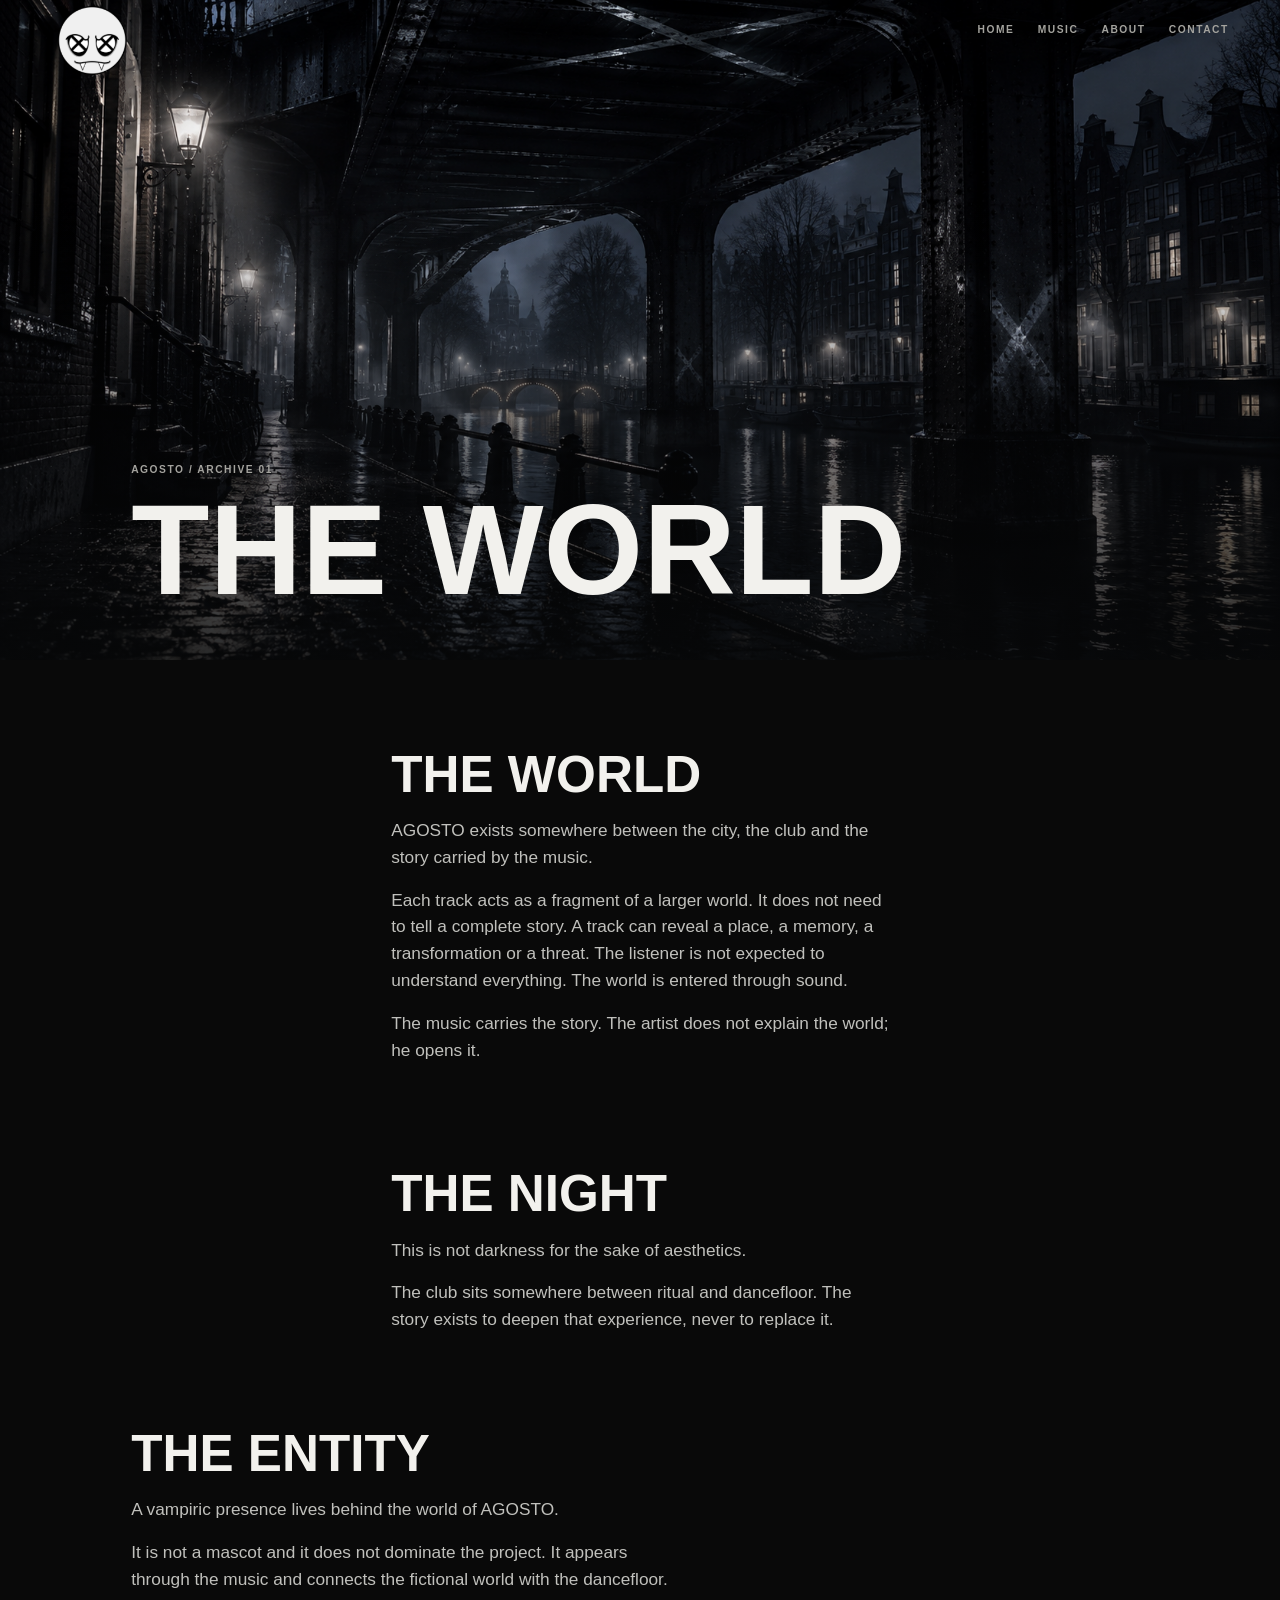
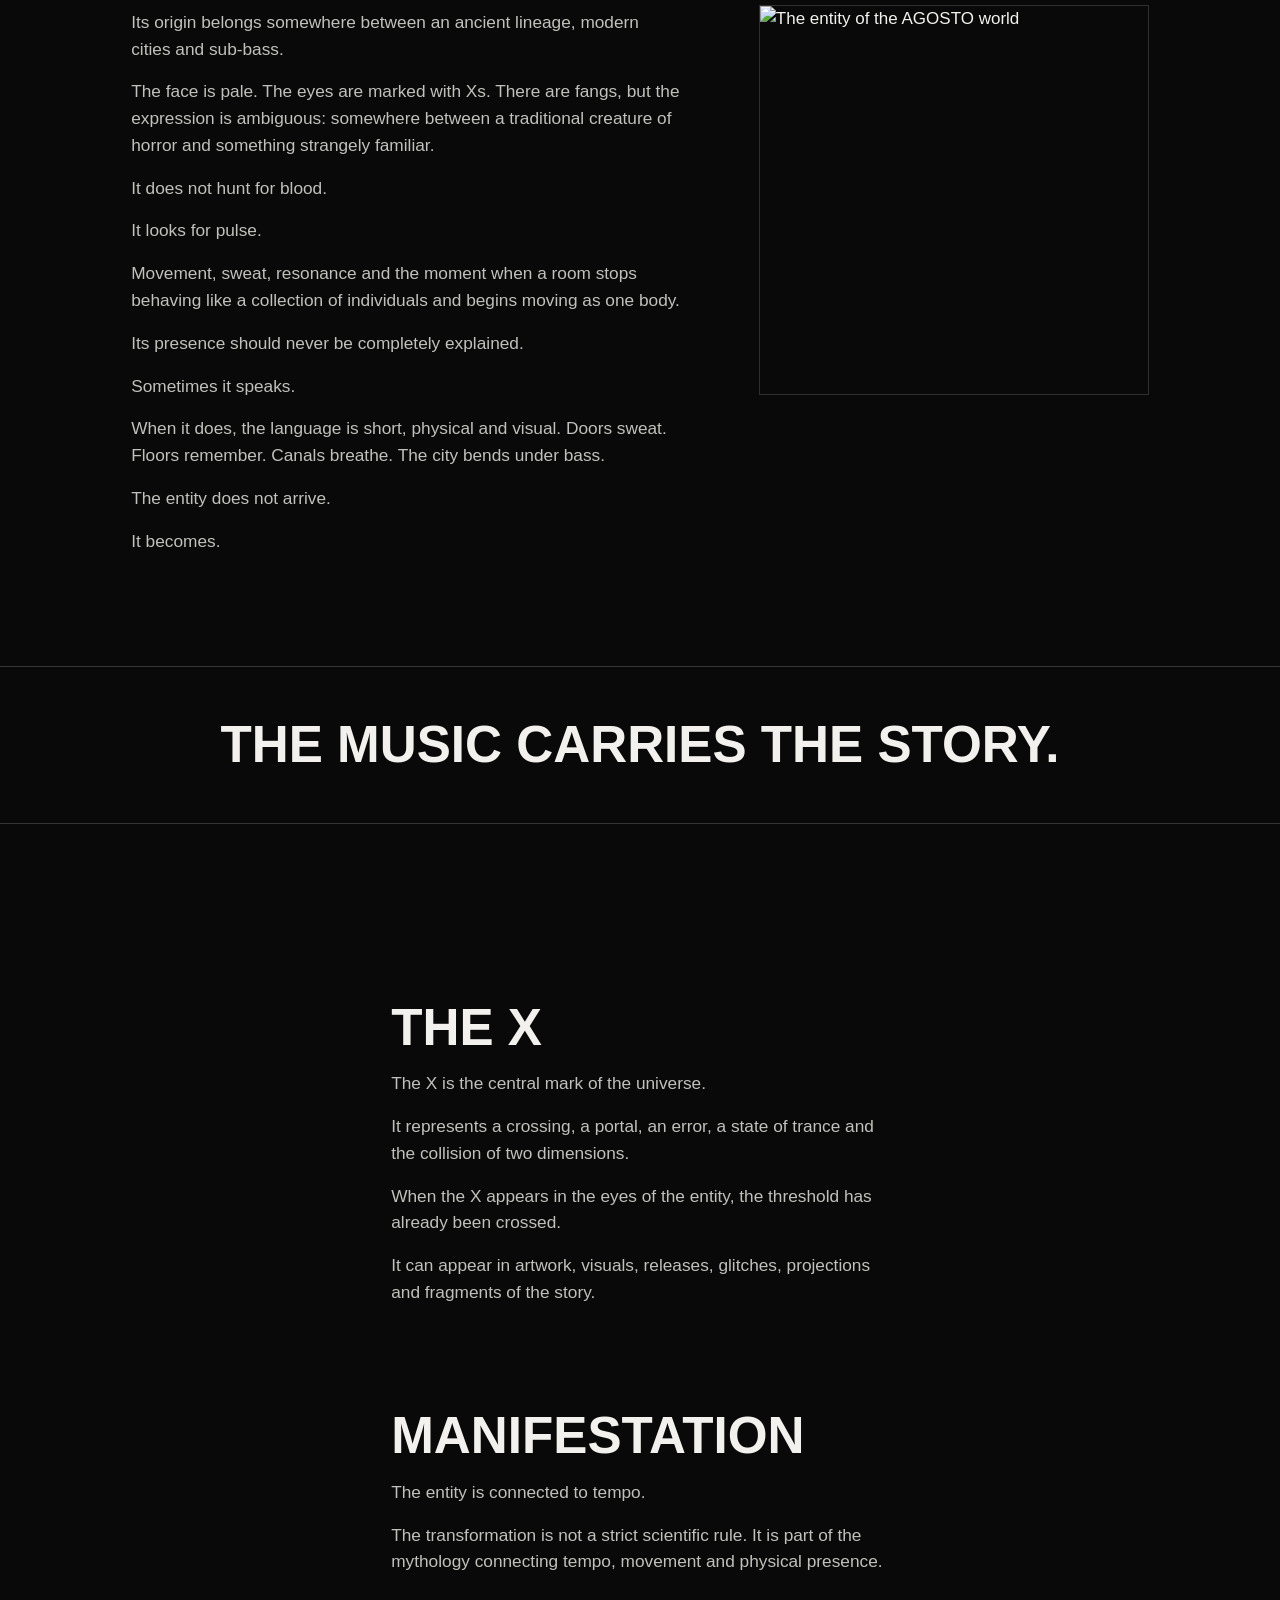
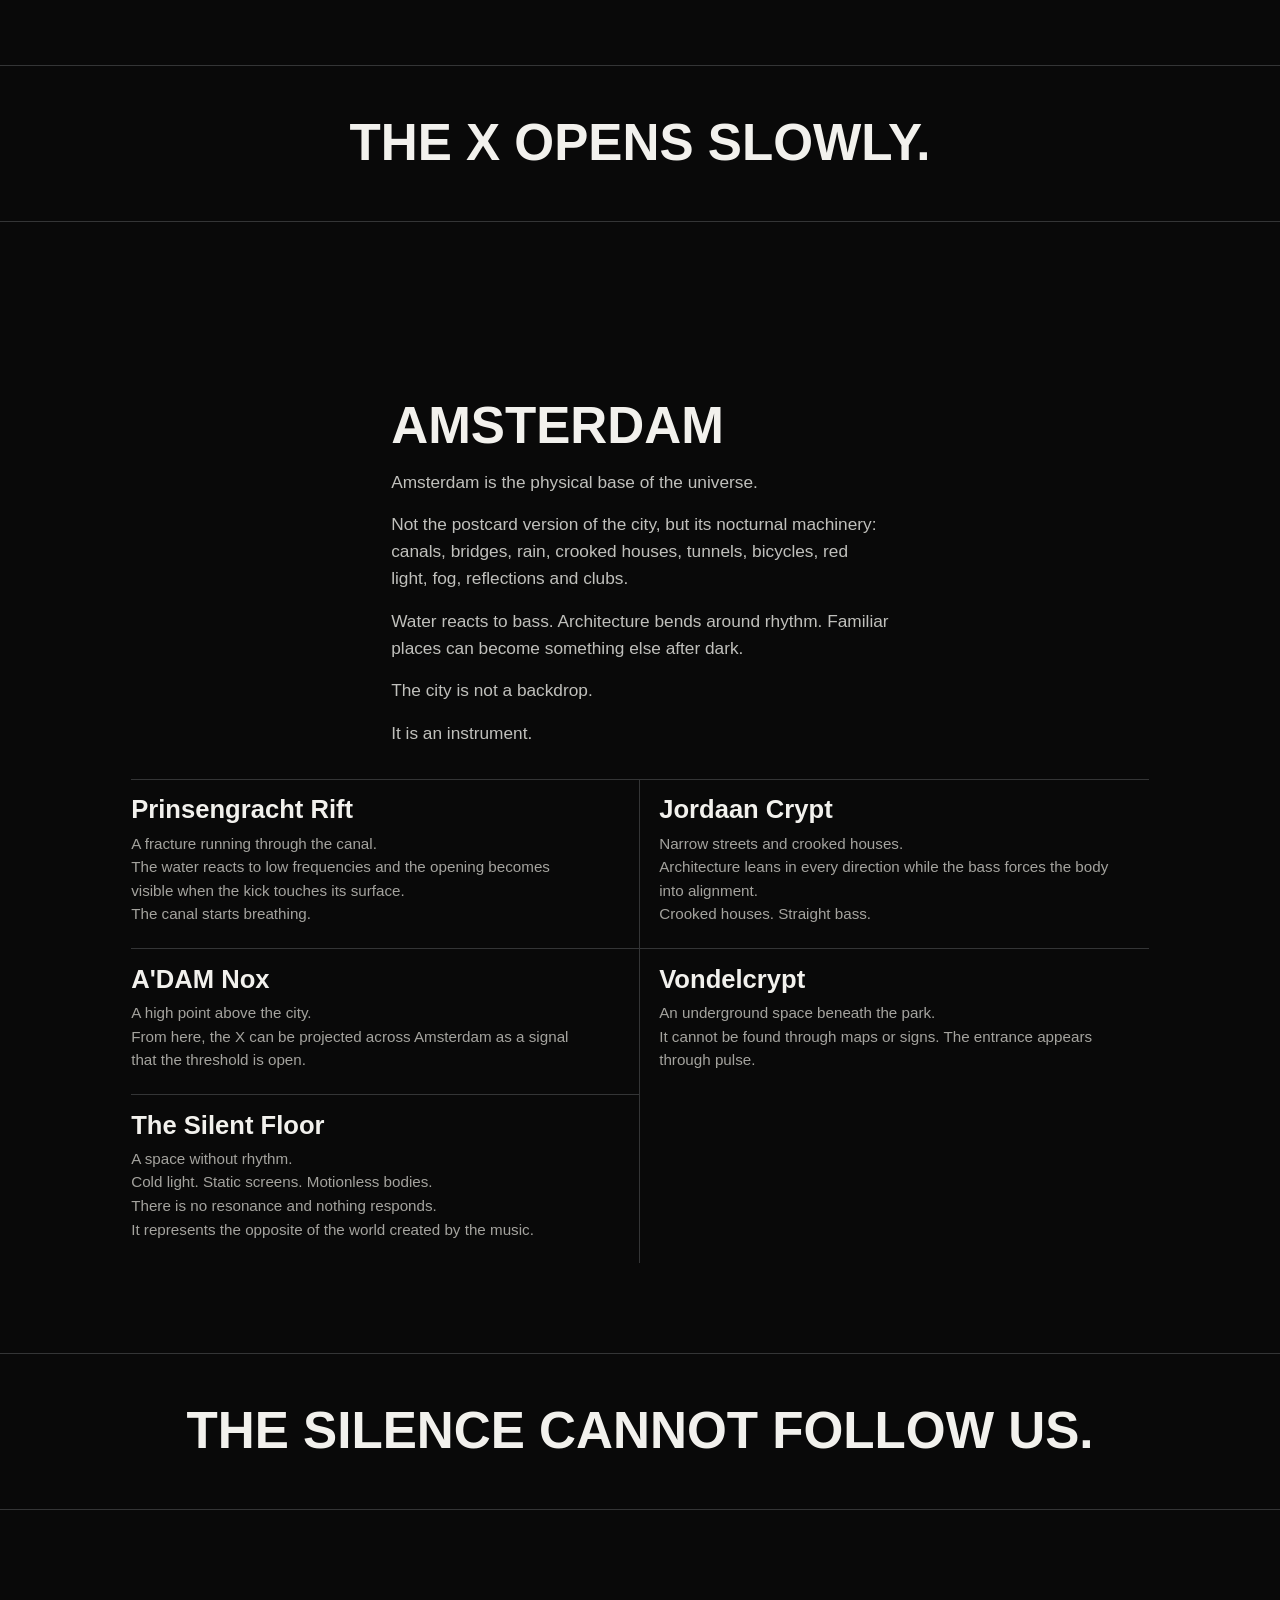
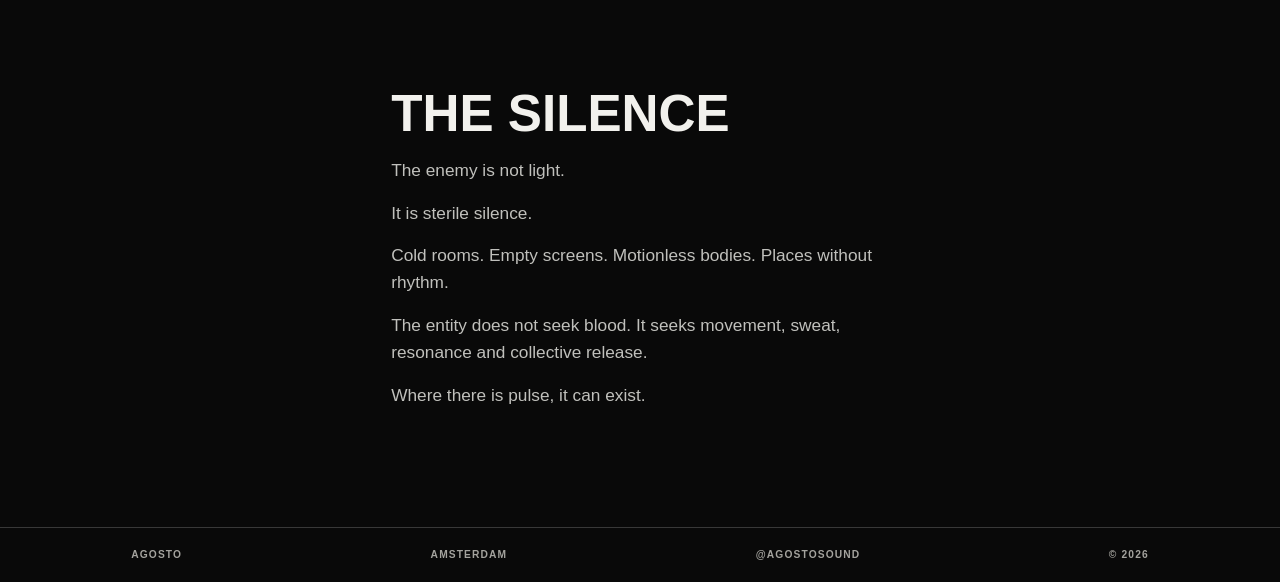
==== world.html @ 89344305 "feat: add AGOSTO artist website" ====
<!doctype html>
<html lang="en">
  <head>
    <meta charset="utf-8">
    <meta name="viewport" content="width=device-width, initial-scale=1">
    <meta name="description" content="The narrative world surrounding AGOSTO.">
    <meta name="theme-color" content="#090909">
    <link rel="canonical" href="https://agostosound.com/world.html">
    <meta property="og:type" content="website">
    <meta property="og:title" content="The World — AGOSTO">
    <meta property="og:description" content="The narrative world surrounding AGOSTO.">
    <meta property="og:url" content="https://agostosound.com/world.html">
    <meta property="og:image" content="https://agostosound.com/static/branding/og-image.png">
    <meta name="twitter:card" content="summary_large_image">
    <link rel="icon" href="./static/branding/favicon.png" type="image/png">
    <link rel="stylesheet" href="./styles.css">
    <title>The World — AGOSTO</title>
  </head>
  <body class="world-page">
    <a class="skip-link" href="#main-content">Skip to content</a>

    <header class="site-header" data-header>
      <a class="brand" href="./index.html#top" aria-label="AGOSTO home">
        <img src="./static/branding/logo-agosto.jpeg" alt="AGOSTO">
      </a>
      <nav class="desktop-nav" aria-label="Primary navigation">
        <a href="./index.html">Home</a>
        <a href="./index.html#music">Music</a>
        <a href="./index.html#about">About</a>
        <a href="./index.html#contact">Contact</a>
      </nav>
      <button class="menu-toggle" type="button" aria-expanded="false" aria-controls="mobile-menu" data-menu-toggle>
        <span class="sr-only">Open navigation</span>
        <span aria-hidden="true"></span>
        <span aria-hidden="true"></span>
      </button>
      <nav class="mobile-nav" id="mobile-menu" aria-label="Mobile navigation" data-mobile-nav>
        <a href="./index.html">Home</a>
        <a href="./index.html#music">Music</a>
        <a href="./index.html#about">About</a>
        <a href="./index.html#contact">Contact</a>
      </nav>
    </header>

    <main id="main-content">
      <section class="world-page-hero" aria-labelledby="world-title">
        <img src="./static/world/world-01.png" alt="A rain-soaked Amsterdam canal at night">
        <div class="world-page-shade"></div>
        <div class="container world-page-heading" data-reveal data-world-reveal>
          <p class="eyebrow">AGOSTO / Archive 01</p>
          <h1 id="world-title">The World</h1>
        </div>
      </section>
      <div class="world-content" data-world-content></div>
    </main>

    <footer class="site-footer">
      <div class="container footer-content">
        <span>AGOSTO</span>
        <span>Amsterdam</span>
        <a href="https://www.instagram.com/agostosound/" target="_blank" rel="noreferrer">@agostosound</a>
        <span>&copy; <span data-year></span></span>
      </div>
    </footer>
    <script src="./script.js" defer></script>
  </body>
</html>
---- styles.css ----
:root {
  --ink: #090909;
  --ink-soft: #121212;
  --surface: #171717;
  --line: #383838;
  --paper: #f2f1ed;
  --muted: #a4a39e;
  --dim: #73726d;
  --content: 1120px;
  --copy: 600px;
  --gutter: clamp(1.25rem, 4vw, 3.5rem);
  --section-space: clamp(5rem, 8vw, 7.5rem);
  --ease: 240ms cubic-bezier(.2, .7, .2, 1);
}

* { box-sizing: border-box; }
html { background: var(--ink); scroll-behavior: smooth; }
body { background: var(--ink); color: var(--paper); font-family: Arial, Helvetica, sans-serif; font-size: 17px; line-height: 1.55; margin: 0; overflow-x: clip; }
img { display: block; max-width: 100%; }
a { color: inherit; text-decoration: none; }
button { font: inherit; }

.sr-only { clip: rect(0, 0, 0, 0); clip-path: inset(50%); height: 1px; overflow: hidden; position: absolute; white-space: nowrap; width: 1px; }
.skip-link { background: var(--paper); color: var(--ink); left: 1rem; padding: .65rem 1rem; position: fixed; top: -5rem; z-index: 30; }
.skip-link:focus { top: 1rem; }
:focus-visible { outline: 2px solid var(--paper); outline-offset: 4px; }
.container { margin-inline: auto; max-width: var(--content); padding-inline: var(--gutter); }
.section { padding-block: var(--section-space); position: relative; }
.eyebrow { color: var(--muted); font-size: .64rem; font-weight: 700; letter-spacing: .15em; line-height: 1.3; margin: 0 0 .8rem; text-transform: uppercase; }
h1, h2, h3, p { margin-top: 0; }
h1, h2, h3 { font-weight: 700; letter-spacing: 0; line-height: .96; text-transform: uppercase; }
h2 { font-size: clamp(3rem, 7vw, 6.5rem); margin-bottom: 2rem; }

.site-header { align-items: center; display: flex; height: 3.75rem; justify-content: space-between; left: 0; padding-inline: var(--gutter); position: fixed; right: 0; top: 0; transition: background var(--ease), backdrop-filter var(--ease); z-index: 20; }
.site-header.is-scrolled { background: rgb(9 9 9 / .88); backdrop-filter: blur(10px); }
.brand { display: block; flex: 0 0 82px; height: 82px; margin-top: 1.25rem; padding: 6px; position: relative; width: 82px; z-index: 2; }
.brand img { height: 100%; object-fit: contain; object-position: center; width: 100%; }
.desktop-nav { display: flex; gap: 1.45rem; }
.desktop-nav a, .mobile-nav a { color: var(--muted); font-size: .64rem; font-weight: 700; letter-spacing: .15em; text-transform: uppercase; transition: color var(--ease); }
.desktop-nav a:hover, .mobile-nav a:hover { color: var(--paper); }
.menu-toggle { background: transparent; border: 0; color: var(--paper); cursor: pointer; display: none; height: 2.45rem; padding: .55rem; position: relative; width: 2.45rem; z-index: 2; }
.menu-toggle span:not(.sr-only) { background: currentColor; display: block; height: 1px; margin: .32rem 0; transition: transform var(--ease); width: 100%; }
.menu-toggle[aria-expanded="true"] span:nth-of-type(2) { transform: translateY(3px) rotate(45deg); }
.menu-toggle[aria-expanded="true"] span:nth-of-type(3) { transform: translateY(-3px) rotate(-45deg); }
.mobile-nav { display: none; }

.hero { align-items: flex-end; display: flex; min-height: 100svh; padding: 5.5rem var(--gutter) 3.75rem; position: relative; }
.hero-image, .hero-shade { height: 100%; inset: 0; position: absolute; width: 100%; }
.hero-image { object-fit: cover; object-position: center; }
.hero-shade { background: linear-gradient(90deg, rgb(0 0 0 / .7), rgb(0 0 0 / .2) 70%), linear-gradient(0deg, rgb(0 0 0 / .7), transparent 58%); }
.hero-content { margin-inline: auto; max-width: var(--content); position: relative; width: 100%; z-index: 1; }
.hero h1 { font-size: clamp(4rem, 10vw, 9rem); margin: 0; text-shadow: 0 2px 24px rgb(0 0 0 / .45); }
.hero-genre { font-size: clamp(.78rem, 1.1vw, .95rem); font-weight: 700; letter-spacing: .07em; margin: .8rem 0 1.5rem; text-transform: uppercase; }
.hero-actions { display: flex; flex-wrap: wrap; gap: .6rem; }
.button { align-items: center; border: 1px solid var(--paper); display: inline-flex; font-size: .64rem; font-weight: 700; justify-content: center; letter-spacing: .14em; min-height: 2.55rem; padding: .6rem 1rem; text-transform: uppercase; transition: background var(--ease), color var(--ease), transform var(--ease); }
.button:hover { transform: translateY(-2px); }
.button--solid { background: var(--paper); color: var(--ink); }
.button--solid:hover { background: #fff; }
.button--ghost { background: transparent; color: var(--paper); }
.button--ghost:hover { background: var(--paper); color: var(--ink); }
.scroll-cue { bottom: 1.25rem; color: var(--muted); font-size: .6rem; font-weight: 700; letter-spacing: .16em; position: absolute; right: var(--gutter); text-transform: uppercase; z-index: 1; }

.section-heading { margin-bottom: clamp(2rem, 4vw, 3.25rem); }
.section-heading h2 { margin-bottom: 0; }
.music-section { background: #000; isolation: isolate; overflow: clip; }
.music-section > .container { position: relative; z-index: 2; }
.music-smoke { height: auto; left: 0; mix-blend-mode: screen; pointer-events: none; position: absolute; width: 100%; z-index: 1; }
.music-smoke--top { top: 0; }
.music-smoke--bottom { bottom: 0; }
.music-section .section-heading .eyebrow { color: var(--paper); }
.section-transition { background: linear-gradient(to bottom, var(--paper), #000); height: 3px; position: relative; z-index: 3; }
.featured-release { border-top: 1px solid var(--line); padding-top: 1rem; }
.featured-release-card { align-items: start; display: grid; gap: clamp(1.75rem, 5vw, 4.5rem); grid-template-columns: minmax(260px, 460px) minmax(0, 1fr); max-width: 1020px; }
.featured-release-art { background: var(--surface); max-width: 460px; overflow: hidden; }
.featured-release-art img { aspect-ratio: 1; object-fit: cover; transition: transform 600ms ease; width: 100%; }
.featured-release-card:hover .featured-release-art img { transform: scale(1.018); }
.release-body { min-width: 0; padding-top: .25rem; }
.release-label { color: var(--dim); font-size: .64rem; font-weight: 700; letter-spacing: .14em; margin: 0 0 .6rem; text-transform: uppercase; }
.release-title { font-size: clamp(2rem, 4vw, 4.25rem); line-height: .98; margin: 0 0 1.25rem; text-transform: none; }
.play-button, .text-button { background: transparent; border: 0; color: var(--paper); cursor: pointer; font-size: .64rem; font-weight: 700; letter-spacing: .14em; padding: .35rem 0; text-align: left; text-transform: uppercase; transition: color var(--ease), transform var(--ease); }
.play-button:hover, .text-button:hover { color: var(--muted); transform: translateX(3px); }
.play-button.is-playing { color: var(--muted); }
.release-title-button, .track-title-button { background: transparent; border: 0; color: inherit; cursor: pointer; font: inherit; padding: 0; text-align: left; }
.release-title-button:hover, .track-title-button:hover { color: var(--muted); }
.playable-artwork { border: 0; cursor: pointer; display: block; padding: 0; text-align: left; width: 100%; }
.track-list { border-top: 1px solid var(--line); list-style: none; margin: 1.4rem 0 0; padding: 0; }
.track-list li { align-items: baseline; border-bottom: 1px solid var(--line); display: grid; gap: 1rem; grid-template-columns: 2rem minmax(0, 1fr) auto; padding: .72rem 0; }
.track-number { color: var(--dim); font-size: .68rem; font-variant-numeric: tabular-nums; }
.track-title { font-size: 1rem; }
.track-list .play-button { font-size: .6rem; }
.ep-play { margin-top: 1rem; }
.archive-releases { margin-top: clamp(3.5rem, 6vw, 5.5rem); }
.archive-heading { border-bottom: 1px solid var(--line); margin-bottom: 1.25rem; padding-bottom: .55rem; position: relative; }
.archive-heading .eyebrow { margin: 0; }
.archive-grid { display: grid; gap: 1.5rem; grid-template-columns: repeat(2, minmax(0, 1fr)); }
.archive-release { align-items: center; border-bottom: 1px solid var(--line); display: grid; gap: 1rem; grid-template-columns: minmax(130px, 200px) minmax(0, 1fr); padding-bottom: 1.25rem; }
.archive-release-art { background: var(--surface); overflow: hidden; }
.archive-release-art img { aspect-ratio: 1; object-fit: cover; transition: transform 500ms ease; width: 100%; }
.archive-release:hover .archive-release-art img { transform: scale(1.02); }
.archive-release .release-title { font-size: clamp(1rem, 1.55vw, 1.35rem); line-height: 1.12; margin-bottom: .65rem; }
.archive-release .release-label { font-size: .58rem; margin-bottom: .4rem; }
.player-shell { background: var(--ink); border-top: 1px solid var(--paper); bottom: 0; left: 0; margin: 0; max-width: none; padding: .5rem var(--gutter); position: fixed; right: 0; z-index: 100; }
.player-shell[hidden] { display: none; }
.player-ui { align-items: center; display: grid; gap: .85rem; grid-template-columns: 2.1rem minmax(150px, .65fr) auto minmax(180px, 1fr) auto 1.65rem; margin-inline: auto; max-width: var(--content); }
.player-meta { min-width: 0; }
.player-meta .eyebrow { margin: 0; }
.player-title { font-size: .74rem; font-weight: 700; margin: .05rem 0 0; overflow: hidden; text-overflow: ellipsis; white-space: nowrap; }
.player-toggle, .player-icon-button { align-items: center; background: transparent; border: 1px solid var(--line); color: var(--paper); cursor: pointer; display: inline-flex; font-size: .8rem; height: 1.65rem; justify-content: center; line-height: 1; padding: 0; transition: background var(--ease), color var(--ease); width: 1.65rem; }
.player-toggle { border-color: var(--paper); height: 2.1rem; width: 2.1rem; }
.player-toggle:hover, .player-icon-button:hover { background: var(--paper); color: var(--ink); }
.player-timing { color: var(--muted); display: flex; font-size: .64rem; font-variant-numeric: tabular-nums; gap: .25rem; white-space: nowrap; }
.player-progress { --progress: 0; background: var(--line); cursor: pointer; height: 2px; position: relative; }
.player-progress-fill { background: var(--paper); height: 100%; left: 0; position: absolute; top: 0; transform: scaleX(var(--progress)); transform-origin: left center; width: 100%; }
.player-progress-knob { background: var(--paper); border-radius: 50%; height: .55rem; left: calc(var(--progress) * 100%); position: absolute; top: 50%; transform: translate(-50%, -50%); width: .55rem; }
.player-source { color: var(--muted); font-size: .6rem; font-weight: 700; letter-spacing: .08em; text-transform: uppercase; white-space: nowrap; }
.player-source:hover { color: var(--paper); }
.soundcloud-frame { bottom: -2px; height: 1px; opacity: 0; pointer-events: none; position: fixed; right: -2px; width: 1px; }
.soundcloud-frame iframe { border: 0; display: block; height: 1px; width: 1px; }
body.has-player { padding-bottom: 62px; }

.about-section { background: var(--paper); color: var(--ink); isolation: isolate; overflow: clip; }
.about-smoke { height: auto; left: 0; mix-blend-mode: multiply; pointer-events: none; position: absolute; width: 100%; z-index: 1; }
.about-smoke--top { object-position: center top; top: 0; }
.about-smoke--bottom { bottom: 0; object-position: center bottom; }
.about-layout { align-items: start; display: grid; gap: clamp(2.5rem, 6vw, 5.5rem); grid-template-columns: minmax(260px, 400px) minmax(0, 1fr); max-width: 1020px; position: relative; z-index: 2; }
.about-photo { border: 2px solid var(--paper); box-shadow: 0 0 0 2px var(--ink), 0 0 0 4px var(--paper); max-width: 400px; }
.about-photo img { aspect-ratio: 3 / 4; filter: grayscale(1); object-fit: cover; width: 100%; }
.about-copy { max-width: var(--copy); padding-top: .25rem; }
.about-copy .eyebrow { color: var(--ink); }
.contact-section .eyebrow { color: #60605d; }
.intro-copy { font-size: clamp(1.12rem, 1.7vw, 1.35rem); line-height: 1.38; }
.intro-copy p, .expandable p { margin-bottom: .9rem; }
.expandable { max-height: 0; opacity: 0; overflow: hidden; transition: max-height 500ms ease, opacity 350ms ease; }
.expandable.is-open { opacity: 1; }
.expandable p { font-size: 1rem; }
.text-button { color: var(--ink); margin-top: .45rem; }

.live-section { background: var(--ink-soft); padding-top: 0; }
.live-image { height: clamp(260px, 31vw, 410px); margin: 0 auto; max-width: var(--content); overflow: hidden; }
.live-image img { height: 100%; object-fit: cover; object-position: center 55%; width: 100%; }
.live-content { align-items: end; display: flex; justify-content: space-between; padding-top: clamp(1.75rem, 3vw, 2.5rem); }
.live-content h2 { font-size: clamp(1.8rem, 3.6vw, 3.5rem); margin: 0; }

.contact-section { background: var(--paper); color: var(--ink); isolation: isolate; overflow: clip; }
.contact-section > .container { position: relative; z-index: 2; }
.contact-smoke { bottom: 0; height: auto; left: 0; mix-blend-mode: multiply; pointer-events: none; position: absolute; width: 100%; z-index: 1; }
.contact-section h2 { font-size: clamp(3rem, 6.5vw, 6rem); margin-bottom: 1.75rem; }
.contact-grid { border-top: 1px solid #bbb; display: grid; grid-template-columns: repeat(2, minmax(0, 1fr)); max-width: 900px; }
.contact-link { align-items: center; border-bottom: 1px solid #bbb; display: flex; font-size: clamp(1.05rem, 1.8vw, 1.5rem); font-weight: 700; justify-content: space-between; min-height: 4.1rem; padding: .75rem .15rem; transition: background var(--ease), padding var(--ease); }
.contact-link:nth-child(odd) { border-right: 1px solid #bbb; padding-right: 1.15rem; }
.contact-link:nth-child(even) { padding-left: 1.15rem; }
.contact-link:hover { background: #e3e2dd; padding-left: .6rem; }
.contact-link .arrow { font-size: 1rem; font-weight: 400; }
.site-footer { background: var(--ink); border-top: 1px solid var(--line); color: var(--muted); font-size: .64rem; font-weight: 700; letter-spacing: .11em; padding-block: 1.2rem; text-transform: uppercase; }
.footer-content { display: flex; flex-wrap: wrap; gap: .5rem 1.4rem; justify-content: space-between; }
.site-footer a:hover { color: var(--paper); }

.world-page-hero { align-items: flex-end; display: flex; height: min(68vw, 660px); min-height: 430px; overflow: hidden; padding-bottom: 3rem; position: relative; }
.world-page-hero > img, .world-page-shade { height: 100%; inset: 0; position: absolute; width: 100%; }
.world-page-hero > img { object-fit: cover; }
.world-page-shade { background: linear-gradient(0deg, rgb(7 8 9 / .87), transparent 70%); }
.world-page-heading { position: relative; width: 100%; z-index: 1; }
.world-page-heading h1 { font-size: clamp(4rem, 10vw, 9rem); margin: 0; }
.world-content { padding-bottom: var(--section-space); }
.world-block { margin: 0 auto; max-width: var(--copy); padding: clamp(4rem, 7vw, 6rem) var(--gutter) 0; position: relative; }
.world-block h2 { font-size: clamp(2rem, 4vw, 3.75rem); margin-bottom: 1.15rem; }
.world-block p { color: #c0c0bc; font-size: clamp(1rem, 1.35vw, 1.15rem); margin-bottom: 1rem; }
.world-entity { align-items: center; display: grid; gap: clamp(2rem, 6vw, 5rem); grid-template-columns: minmax(0, 1fr) minmax(260px, 390px); margin: clamp(4rem, 8vw, 6rem) auto; max-width: var(--content); padding-inline: var(--gutter); position: relative; }
.world-entity .world-block { margin: 0; max-width: none; padding: 0; }
.entity-image { border: 1px solid #2e2f30; overflow: hidden; position: relative; }
.entity-image img { aspect-ratio: 1; object-fit: cover; transition: transform 800ms ease; width: 100%; }
.entity-image:hover img { transform: scale(1.02); }
.manifesto-line { border-block: 1px solid #343536; color: var(--paper); font-size: clamp(1.75rem, 4vw, 4.25rem); font-weight: 700; line-height: 1.03; margin-block: clamp(3.5rem, 7vw, 6rem); padding: clamp(2rem, 4vw, 3.5rem) var(--gutter); position: relative; text-align: center; text-transform: uppercase; }
.locations { display: grid; gap: 0; grid-template-columns: repeat(2, minmax(0, 1fr)); margin: 2rem auto 0; max-width: var(--content); padding-inline: var(--gutter); }
.location { border-top: 1px solid #343536; padding: 1.1rem 1.2rem 1.4rem 0; }
.location:nth-child(odd) { border-right: 1px solid #343536; padding-right: 1.2rem; }
.location:nth-child(even) { padding-left: 1.2rem; }
.location h3 { font-size: clamp(1.15rem, 2vw, 1.7rem); margin: 0 0 .6rem; text-transform: none; }
.location p { color: var(--muted); font-size: .95rem; margin: 0; max-width: 29rem; }

[data-reveal] { opacity: 0; transform: translateY(16px); transition: opacity 600ms ease, transform 600ms ease; }
[data-reveal].is-visible { opacity: 1; transform: translateY(0); }
[data-world-reveal] { transition-duration: 900ms; }

@media (max-width: 720px) {
  body { font-size: 16px; }
  .desktop-nav { display: none; }
  .menu-toggle { display: block; }
  .brand { flex-basis: 64px; height: 64px; margin-top: .8rem; padding: 4px; width: 64px; }
  .mobile-nav { align-items: center; background: rgb(9 9 9 / .97); display: flex; flex-direction: column; gap: 1.4rem; inset: 0; justify-content: center; opacity: 0; pointer-events: none; position: fixed; transform: translateY(-.75rem); transition: opacity var(--ease), transform var(--ease); visibility: hidden; }
  .mobile-nav.is-open { opacity: 1; pointer-events: auto; transform: translateY(0); visibility: visible; }
  .mobile-nav a { font-size: .95rem; }
  .hero { padding-bottom: 3.25rem; }
  .hero h1 { font-size: clamp(3.5rem, 16vw, 5rem); }
  .hero-genre { font-size: .72rem; margin: .65rem 0 1.25rem; }
  .scroll-cue { display: none; }
  .featured-release-card, .about-layout, .world-entity { grid-template-columns: 1fr; }
  .featured-release-art { max-width: 420px; }
  .release-body { padding-top: 0; }
  .release-title { font-size: clamp(1.8rem, 9vw, 2.7rem); }
  .archive-grid { grid-template-columns: 1fr; }
  .archive-release { grid-template-columns: 120px minmax(0, 1fr); }
  .player-ui { gap: .55rem; grid-template-areas: "toggle meta close" "timing progress source"; grid-template-columns: 2.1rem minmax(0, 1fr) auto; }
  .player-toggle { grid-area: toggle; }
  .player-meta { grid-area: meta; }
  .player-title { font-size: .68rem; }
  .player-timing { grid-area: timing; }
  .player-progress { grid-area: progress; }
  .player-source { grid-area: source; }
  .player-ui > .player-icon-button { grid-area: close; }
  body.has-player { padding-bottom: 76px; }
  .about-photo { max-width: 370px; }
  .about-copy { padding-top: 0; }
  .intro-copy { font-size: 1.08rem; }
  .live-image { height: 260px; }
  .live-content { align-items: start; flex-direction: column; gap: 1.25rem; }
  .contact-grid, .locations { grid-template-columns: 1fr; }
  .contact-link:nth-child(odd), .location:nth-child(odd) { border-right: 0; padding-right: 0; }
  .contact-link:nth-child(even), .location:nth-child(even) { padding-left: 0; }
  .contact-link:hover { padding-left: .35rem; }
  .footer-content { justify-content: flex-start; }
  .world-page-hero { height: 72svh; min-height: 420px; }
  .world-page-heading h1 { font-size: clamp(3.5rem, 16vw, 5rem); }
  .world-entity { margin-block: 4rem; }
  .world-entity::before { font-size: 7rem; top: -2rem; }
  .manifesto-line { font-size: clamp(1.6rem, 8vw, 2.5rem); }
}

@media (prefers-reduced-motion: reduce) {
  html { scroll-behavior: auto; }
  *, *::before, *::after { animation-duration: .01ms !important; animation-iteration-count: 1 !important; scroll-behavior: auto !important; transition-duration: .01ms !important; }
  [data-reveal] { opacity: 1; transform: none; }
}
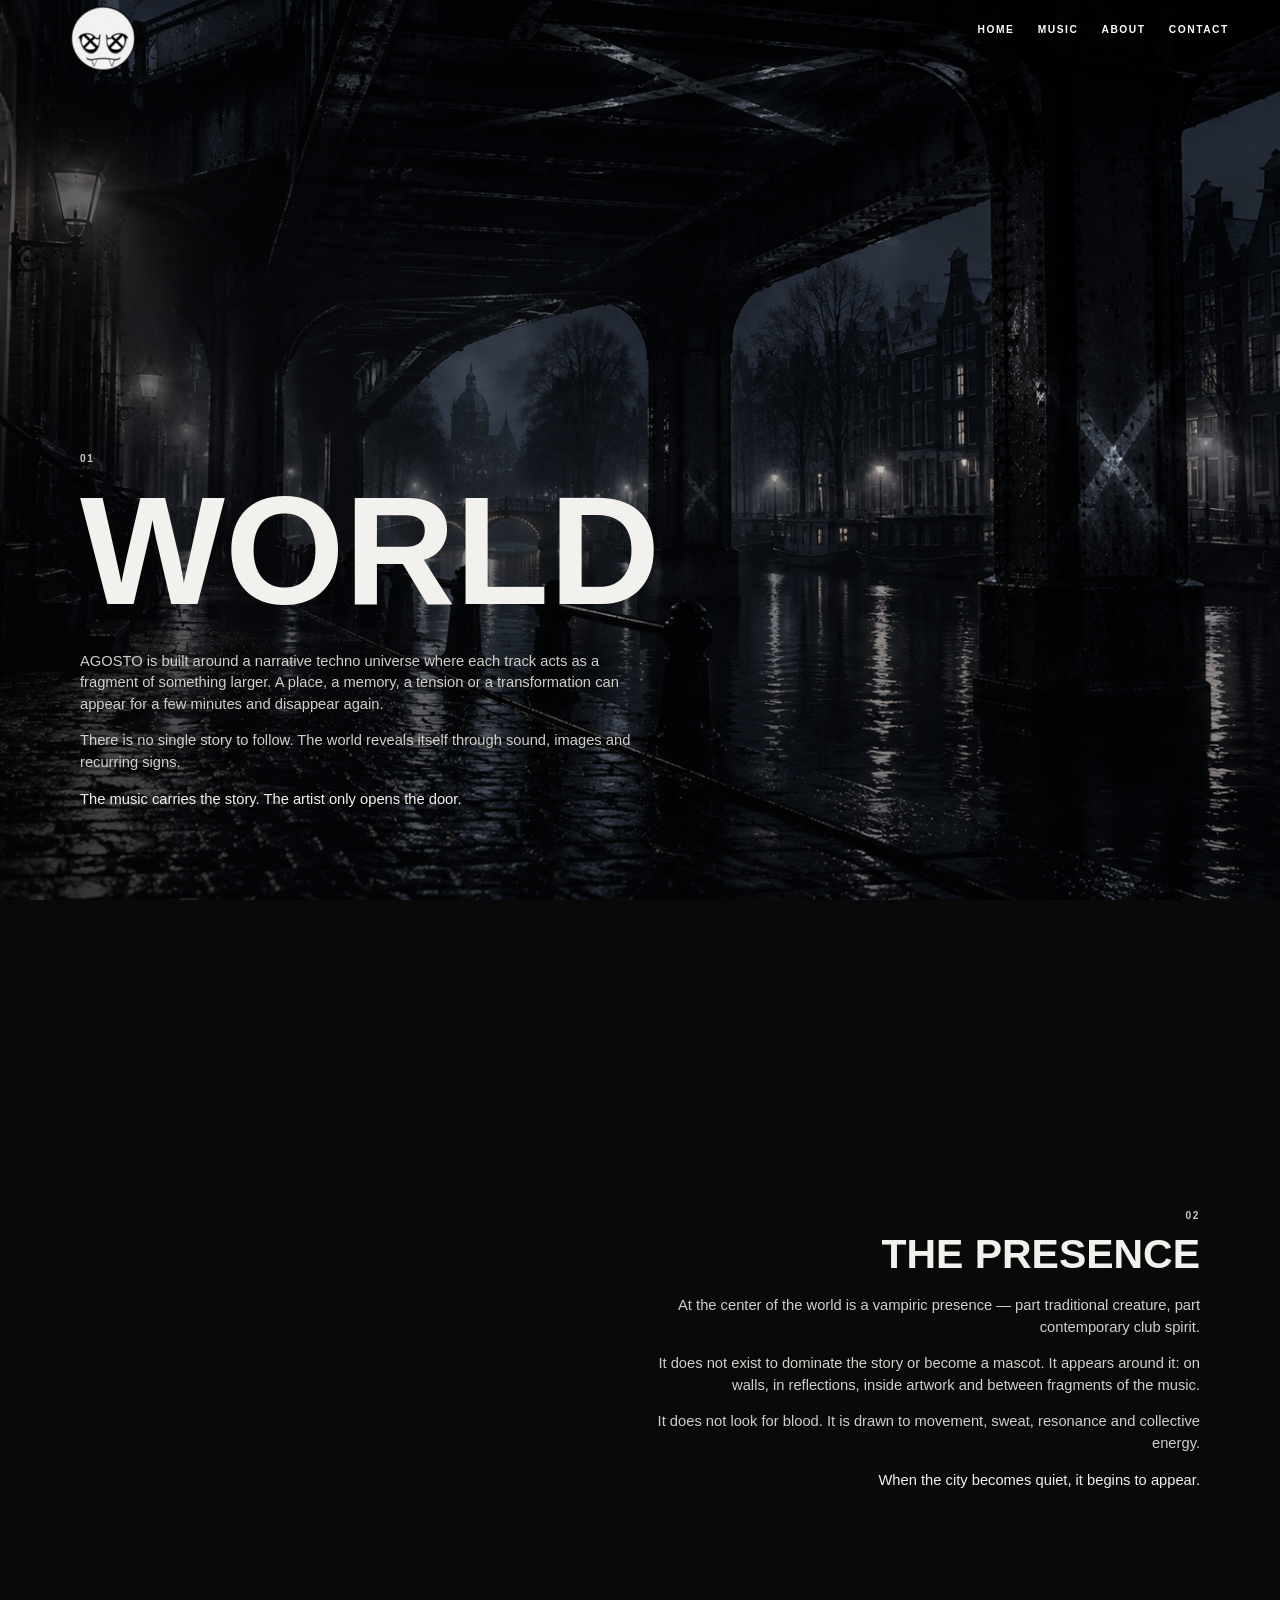
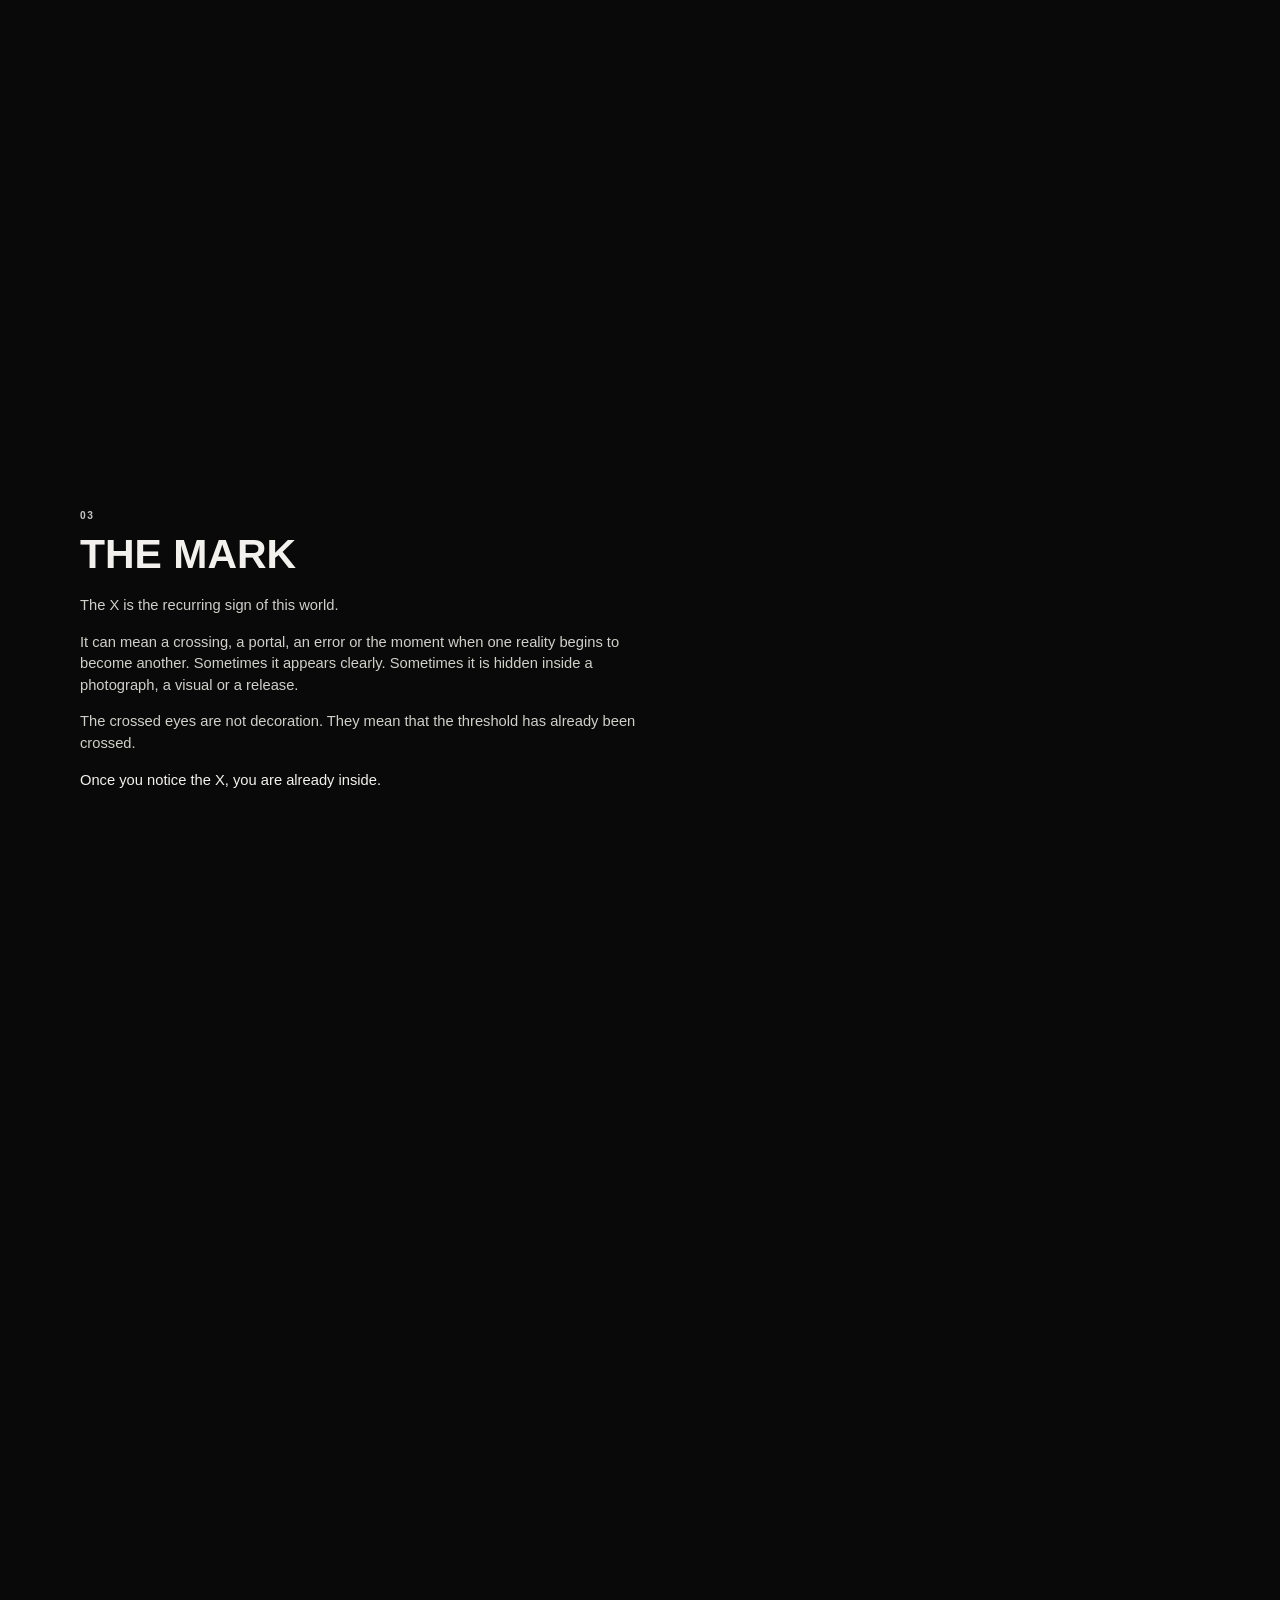
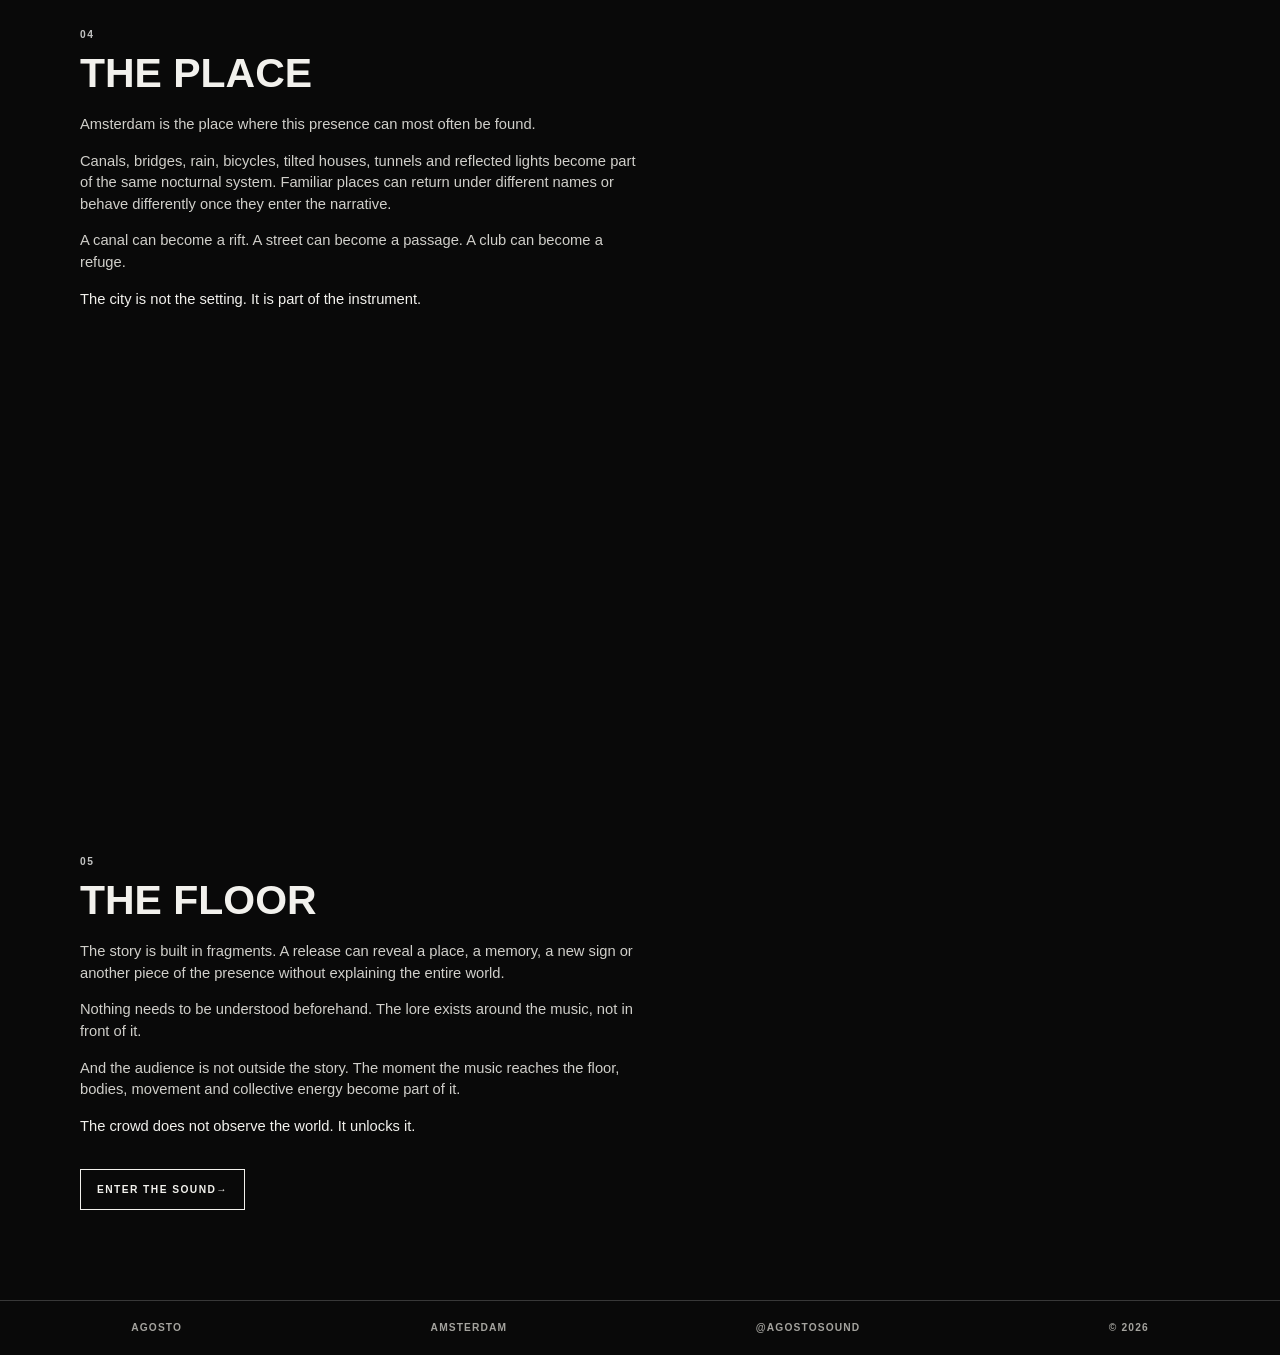
==== commit 20356323: "Update AGOSTO world and visual assets" ====
--- a/world.html
+++ b/world.html
@@ -21,7 +21,7 @@
 
     <header class="site-header" data-header>
       <a class="brand" href="./index.html#top" aria-label="AGOSTO home">
-        <img src="./static/branding/logo-agosto.jpeg" alt="AGOSTO">
+        <img src="./static/branding/logo-animated.webp" alt="AGOSTO">
       </a>
       <nav class="desktop-nav" aria-label="Primary navigation">
         <a href="./index.html">Home</a>
@@ -42,16 +42,82 @@
       </nav>
     </header>
 
-    <main id="main-content">
-      <section class="world-page-hero" aria-labelledby="world-title">
-        <img src="./static/world/world-01.png" alt="A rain-soaked Amsterdam canal at night">
-        <div class="world-page-shade"></div>
-        <div class="container world-page-heading" data-reveal data-world-reveal>
-          <p class="eyebrow">AGOSTO / Archive 01</p>
-          <h1 id="world-title">The World</h1>
-        </div>
-      </section>
-      <div class="world-content" data-world-content></div>
+    <main id="main-content" class="world-experience" data-world-experience>
+      <div class="world-stage" aria-hidden="true">
+        <img class="world-stage__image world-stage__image--threshold is-active" data-world-stage-image="threshold" src="./static/world/01-threshold.png" alt="">
+        <img class="world-stage__image world-stage__image--presence" data-world-stage-image="presence" src="./static/world/02-presence.png" alt="">
+        <img class="world-stage__image world-stage__image--mark" data-world-stage-image="mark" src="./static/world/04-city-a.png" alt="">
+        <img class="world-stage__image world-stage__image--place" data-world-stage-image="place" src="./static/world/05-city-b.png" alt="">
+        <img class="world-stage__image world-stage__image--floor" data-world-stage-image="floor" src="./static/world/06-floor.png" alt="">
+        <div class="world-stage__shade"></div>
+      </div>
+
+      <div class="world-scenes">
+        <section class="world-scene world-scene--threshold" data-world-scene="threshold" aria-labelledby="world-title">
+          <div class="container world-scene__copy" data-reveal data-world-reveal>
+          <p class="eyebrow">01</p>
+          <h1 id="world-title">World</h1>
+          <div class="world-scene__body">
+            <p>AGOSTO is built around a narrative techno universe where each track acts as a fragment of something larger. A place, a memory, a tension or a transformation can appear for a few minutes and disappear again.</p>
+            <p>There is no single story to follow. The world reveals itself through sound, images and recurring signs.</p>
+            <p>The music carries the story. The artist only opens the door.</p>
+          </div>
+          </div>
+        </section>
+
+        <section class="world-scene world-scene--presence" data-world-scene="presence" aria-labelledby="presence-title">
+          <div class="container world-scene__copy" data-reveal data-world-reveal>
+          <p class="eyebrow">02</p>
+          <h2 id="presence-title">The Presence</h2>
+          <div class="world-scene__body">
+            <p>At the center of the world is a vampiric presence &mdash; part traditional creature, part contemporary club spirit.</p>
+            <p>It does not exist to dominate the story or become a mascot. It appears around it: on walls, in reflections, inside artwork and between fragments of the music.</p>
+            <p>It does not look for blood. It is drawn to movement, sweat, resonance and collective energy.</p>
+            <p>When the city becomes quiet, it begins to appear.</p>
+          </div>
+          </div>
+        </section>
+
+        <section class="world-scene world-scene--mark" data-world-scene="mark" aria-labelledby="mark-title">
+          <div class="container world-scene__copy" data-reveal data-world-reveal>
+          <p class="eyebrow">03</p>
+          <h2 id="mark-title">The Mark</h2>
+          <div class="world-scene__body">
+            <p>The X is the recurring sign of this world.</p>
+            <p>It can mean a crossing, a portal, an error or the moment when one reality begins to become another. Sometimes it appears clearly. Sometimes it is hidden inside a photograph, a visual or a release.</p>
+            <p>The crossed eyes are not decoration. They mean that the threshold has already been crossed.</p>
+            <p>Once you notice the X, you are already inside.</p>
+          </div>
+          </div>
+        </section>
+
+        <section class="world-scene world-scene--place" data-world-scene="place" aria-labelledby="place-title">
+          <div class="container world-scene__copy" data-reveal data-world-reveal>
+          <p class="eyebrow">04</p>
+          <h2 id="place-title">The Place</h2>
+          <div class="world-scene__body">
+            <p>Amsterdam is the place where this presence can most often be found.</p>
+            <p>Canals, bridges, rain, bicycles, tilted houses, tunnels and reflected lights become part of the same nocturnal system. Familiar places can return under different names or behave differently once they enter the narrative.</p>
+            <p>A canal can become a rift. A street can become a passage. A club can become a refuge.</p>
+            <p>The city is not the setting. It is part of the instrument.</p>
+          </div>
+          </div>
+        </section>
+
+        <section class="world-scene world-scene--floor" data-world-scene="floor" aria-labelledby="floor-title">
+          <div class="container world-scene__copy" data-reveal data-world-reveal>
+          <p class="eyebrow">05</p>
+          <h2 id="floor-title">The Floor</h2>
+          <div class="world-scene__body">
+            <p>The story is built in fragments. A release can reveal a place, a memory, a new sign or another piece of the presence without explaining the entire world.</p>
+            <p>Nothing needs to be understood beforehand. The lore exists around the music, not in front of it.</p>
+            <p>And the audience is not outside the story. The moment the music reaches the floor, bodies, movement and collective energy become part of it.</p>
+            <p>The crowd does not observe the world. It unlocks it.</p>
+          </div>
+          <a class="button button--ghost" href="./index.html#music">Enter the sound <span aria-hidden="true">&rarr;</span></a>
+          </div>
+        </section>
+      </div>
     </main>
 
     <footer class="site-footer">
--- a/styles.css
+++ b/styles.css
@@ -33,10 +33,11 @@
 
 .site-header { align-items: center; display: flex; height: 3.75rem; justify-content: space-between; left: 0; padding-inline: var(--gutter); position: fixed; right: 0; top: 0; transition: background var(--ease), backdrop-filter var(--ease); z-index: 20; }
 .site-header.is-scrolled { background: rgb(9 9 9 / .88); backdrop-filter: blur(10px); }
-.brand { display: block; flex: 0 0 82px; height: 82px; margin-top: 1.25rem; padding: 6px; position: relative; width: 82px; z-index: 2; }
+.brand { display: block; flex: 0 0 103px; height: 103px; margin-top: 1.25rem; padding: 6px; position: relative; width: 103px; z-index: 2; }
 .brand img { height: 100%; object-fit: contain; object-position: center; width: 100%; }
 .desktop-nav { display: flex; gap: 1.45rem; }
 .desktop-nav a, .mobile-nav a { color: var(--muted); font-size: .64rem; font-weight: 700; letter-spacing: .15em; text-transform: uppercase; transition: color var(--ease); }
+.desktop-nav a { color: #fff; }
 .desktop-nav a:hover, .mobile-nav a:hover { color: var(--paper); }
 .menu-toggle { background: transparent; border: 0; color: var(--paper); cursor: pointer; display: none; height: 2.45rem; padding: .55rem; position: relative; width: 2.45rem; z-index: 2; }
 .menu-toggle span:not(.sr-only) { background: currentColor; display: block; height: 1px; margin: .32rem 0; transition: transform var(--ease); width: 100%; }
@@ -47,8 +48,8 @@
 .hero { align-items: flex-end; display: flex; min-height: 100svh; padding: 5.5rem var(--gutter) 3.75rem; position: relative; }
 .hero-image, .hero-shade { height: 100%; inset: 0; position: absolute; width: 100%; }
 .hero-image { object-fit: cover; object-position: center; }
-.hero-shade { background: linear-gradient(90deg, rgb(0 0 0 / .7), rgb(0 0 0 / .2) 70%), linear-gradient(0deg, rgb(0 0 0 / .7), transparent 58%); }
-.hero-content { margin-inline: auto; max-width: var(--content); position: relative; width: 100%; z-index: 1; }
+.hero-shade { background: linear-gradient(90deg, rgb(0 0 0 / .52), rgb(0 0 0 / .12) 70%), linear-gradient(0deg, rgb(0 0 0 / .5), transparent 58%); }
+.hero-content { bottom: 1.5rem; left: -1rem; margin-inline: auto; max-width: var(--content); position: relative; width: 100%; z-index: 1; }
 .hero h1 { font-size: clamp(4rem, 10vw, 9rem); margin: 0; text-shadow: 0 2px 24px rgb(0 0 0 / .45); }
 .hero-genre { font-size: clamp(.78rem, 1.1vw, .95rem); font-weight: 700; letter-spacing: .07em; margin: .8rem 0 1.5rem; text-transform: uppercase; }
 .hero-actions { display: flex; flex-wrap: wrap; gap: .6rem; }
@@ -70,8 +71,8 @@
 .music-section .section-heading .eyebrow { color: var(--paper); }
 .section-transition { background: linear-gradient(to bottom, var(--paper), #000); height: 3px; position: relative; z-index: 3; }
 .featured-release { border-top: 1px solid var(--line); padding-top: 1rem; }
-.featured-release-card { align-items: start; display: grid; gap: clamp(1.75rem, 5vw, 4.5rem); grid-template-columns: minmax(260px, 460px) minmax(0, 1fr); max-width: 1020px; }
-.featured-release-art { background: var(--surface); max-width: 460px; overflow: hidden; }
+.featured-release-card { align-items: start; display: grid; gap: clamp(1.75rem, 5vw, 4.5rem); grid-template-columns: minmax(260px, 391px) minmax(0, 1fr); max-width: 1020px; }
+.featured-release-art { background: var(--surface); max-width: 391px; overflow: hidden; }
 .featured-release-art img { aspect-ratio: 1; object-fit: cover; transition: transform 600ms ease; width: 100%; }
 .featured-release-card:hover .featured-release-art img { transform: scale(1.018); }
 .release-body { min-width: 0; padding-top: .25rem; }
@@ -92,25 +93,31 @@
 .archive-releases { margin-top: clamp(3.5rem, 6vw, 5.5rem); }
 .archive-heading { border-bottom: 1px solid var(--line); margin-bottom: 1.25rem; padding-bottom: .55rem; position: relative; }
 .archive-heading .eyebrow { margin: 0; }
-.archive-grid { display: grid; gap: 1.5rem; grid-template-columns: repeat(2, minmax(0, 1fr)); }
-.archive-release { align-items: center; border-bottom: 1px solid var(--line); display: grid; gap: 1rem; grid-template-columns: minmax(130px, 200px) minmax(0, 1fr); padding-bottom: 1.25rem; }
-.archive-release-art { background: var(--surface); overflow: hidden; }
+.archive-grid { display: grid; gap: clamp(1.5rem, 2vw, 2rem); grid-template-columns: repeat(4, minmax(0, 1fr)); margin-inline: calc(-1 * var(--gutter)); }
+.archive-release { min-width: 0; }
+.archive-release-art { background: var(--surface); margin-inline: auto; overflow: hidden; width: 90%; }
 .archive-release-art img { aspect-ratio: 1; object-fit: cover; transition: transform 500ms ease; width: 100%; }
 .archive-release:hover .archive-release-art img { transform: scale(1.02); }
-.archive-release .release-title { font-size: clamp(1rem, 1.55vw, 1.35rem); line-height: 1.12; margin-bottom: .65rem; }
-.archive-release .release-label { font-size: .58rem; margin-bottom: .4rem; }
-.player-shell { background: var(--ink); border-top: 1px solid var(--paper); bottom: 0; left: 0; margin: 0; max-width: none; padding: .5rem var(--gutter); position: fixed; right: 0; z-index: 100; }
+.archive-release .release-body { margin-inline: auto; padding-top: .7rem; width: 90%; }
+.archive-release .release-title { font-size: clamp(.85rem, 1.15vw, 1.08rem); line-height: 1.15; margin-bottom: .35rem; }
+.archive-release .release-label { display: none; }
+.archive-release .release-title-button { display: block; width: 100%; }
+.release-title-main, .release-title-detail { display: block; }
+.release-title-detail { color: var(--muted); font-size: .78em; font-weight: 400; margin-top: .18rem; }
+.player-shell { background-color: var(--ink); background-image: linear-gradient(90deg, rgb(0 0 0 / .28), rgb(0 0 0 / .08)), url("./static/decorations/x-bar.png"); background-position: center; background-size: cover; border-top: 1px solid var(--paper); bottom: 0; left: 0; margin: 0; max-width: none; padding: .5rem var(--gutter); position: fixed; right: 0; z-index: 100; }
 .player-shell[hidden] { display: none; }
-.player-ui { align-items: center; display: grid; gap: .85rem; grid-template-columns: 2.1rem minmax(150px, .65fr) auto minmax(180px, 1fr) auto 1.65rem; margin-inline: auto; max-width: var(--content); }
+.player-ui { align-items: center; display: grid; gap: .85rem; grid-template-columns: 2.1rem 2.1rem minmax(150px, .65fr) auto minmax(180px, 1fr) auto 1.65rem; margin-inline: auto; max-width: var(--content); padding-left: 1rem; }
 .player-meta { min-width: 0; }
 .player-meta .eyebrow { margin: 0; }
 .player-title { font-size: .74rem; font-weight: 700; margin: .05rem 0 0; overflow: hidden; text-overflow: ellipsis; white-space: nowrap; }
+.player-artwork { background: var(--surface); border: 1px solid var(--line); height: 2.1rem; object-fit: cover; width: 2.1rem; }
 .player-toggle, .player-icon-button { align-items: center; background: transparent; border: 1px solid var(--line); color: var(--paper); cursor: pointer; display: inline-flex; font-size: .8rem; height: 1.65rem; justify-content: center; line-height: 1; padding: 0; transition: background var(--ease), color var(--ease); width: 1.65rem; }
 .player-toggle { border-color: var(--paper); height: 2.1rem; width: 2.1rem; }
 .player-toggle:hover, .player-icon-button:hover { background: var(--paper); color: var(--ink); }
 .player-timing { color: var(--muted); display: flex; font-size: .64rem; font-variant-numeric: tabular-nums; gap: .25rem; white-space: nowrap; }
-.player-progress { --progress: 0; background: var(--line); cursor: pointer; height: 2px; position: relative; }
-.player-progress-fill { background: var(--paper); height: 100%; left: 0; position: absolute; top: 0; transform: scaleX(var(--progress)); transform-origin: left center; width: 100%; }
+.player-progress { --progress: 0; cursor: pointer; height: .875rem; position: relative; }
+.player-progress::before { background: var(--line); content: ""; height: 2px; inset: 50% 0 auto; position: absolute; transform: translateY(-50%); }
+.player-progress-fill { background: var(--paper); height: 2px; left: 0; position: absolute; top: 50%; transform: translateY(-50%) scaleX(var(--progress)); transform-origin: left center; width: 100%; }
 .player-progress-knob { background: var(--paper); border-radius: 50%; height: .55rem; left: calc(var(--progress) * 100%); position: absolute; top: 50%; transform: translate(-50%, -50%); width: .55rem; }
 .player-source { color: var(--muted); font-size: .6rem; font-weight: 700; letter-spacing: .08em; text-transform: uppercase; white-space: nowrap; }
 .player-source:hover { color: var(--paper); }
@@ -135,11 +142,17 @@
 .expandable p { font-size: 1rem; }
 .text-button { color: var(--ink); margin-top: .45rem; }
 
-.live-section { background: var(--ink-soft); padding-top: 0; }
-.live-image { height: clamp(260px, 31vw, 410px); margin: 0 auto; max-width: var(--content); overflow: hidden; }
-.live-image img { height: 100%; object-fit: cover; object-position: center 55%; width: 100%; }
-.live-content { align-items: end; display: flex; justify-content: space-between; padding-top: clamp(1.75rem, 3vw, 2.5rem); }
-.live-content h2 { font-size: clamp(1.8rem, 3.6vw, 3.5rem); margin: 0; }
+.live-section { background: var(--ink); isolation: isolate; min-height: clamp(480px, 45vw, 680px); overflow: clip; padding: 0; position: relative; }
+.live-media, .live-media picture, .live-media img, .live-shade { height: 100%; inset: 0; position: absolute; width: 100%; }
+.live-media { overflow: hidden; }
+.live-media picture, .live-media img { display: block; }
+.live-media img { object-fit: cover; object-position: center 52%; }
+.live-shade { background: linear-gradient(90deg, rgb(0 0 0 / .76), rgb(0 0 0 / .38) 55%, rgb(0 0 0 / .12)), linear-gradient(0deg, rgb(0 0 0 / .48), transparent 55%); z-index: 1; }
+.live-layout { align-items: end; display: flex; min-height: inherit; padding-block: clamp(5rem, 8vw, 7.5rem); position: relative; z-index: 3; }
+.live-copy { max-width: 25rem; }
+.live-copy h2 { font-size: clamp(1.75rem, 2.8vw, 2.85rem); line-height: 1; margin: 0; }
+.live-description { color: #d0cfca; font-size: 1rem; line-height: 1.45; margin: 1.1rem 0 1.45rem; max-width: 21rem; }
+.live-smoke { bottom: -35%; height: auto; left: 0; mix-blend-mode: screen; opacity: .38; pointer-events: none; position: absolute; width: 100%; z-index: 2; }
 
 .contact-section { background: var(--paper); color: var(--ink); isolation: isolate; overflow: clip; }
 .contact-section > .container { position: relative; z-index: 2; }
@@ -155,28 +168,25 @@
 .footer-content { display: flex; flex-wrap: wrap; gap: .5rem 1.4rem; justify-content: space-between; }
 .site-footer a:hover { color: var(--paper); }
 
-.world-page-hero { align-items: flex-end; display: flex; height: min(68vw, 660px); min-height: 430px; overflow: hidden; padding-bottom: 3rem; position: relative; }
-.world-page-hero > img, .world-page-shade { height: 100%; inset: 0; position: absolute; width: 100%; }
-.world-page-hero > img { object-fit: cover; }
-.world-page-shade { background: linear-gradient(0deg, rgb(7 8 9 / .87), transparent 70%); }
-.world-page-heading { position: relative; width: 100%; z-index: 1; }
-.world-page-heading h1 { font-size: clamp(4rem, 10vw, 9rem); margin: 0; }
-.world-content { padding-bottom: var(--section-space); }
-.world-block { margin: 0 auto; max-width: var(--copy); padding: clamp(4rem, 7vw, 6rem) var(--gutter) 0; position: relative; }
-.world-block h2 { font-size: clamp(2rem, 4vw, 3.75rem); margin-bottom: 1.15rem; }
-.world-block p { color: #c0c0bc; font-size: clamp(1rem, 1.35vw, 1.15rem); margin-bottom: 1rem; }
-.world-entity { align-items: center; display: grid; gap: clamp(2rem, 6vw, 5rem); grid-template-columns: minmax(0, 1fr) minmax(260px, 390px); margin: clamp(4rem, 8vw, 6rem) auto; max-width: var(--content); padding-inline: var(--gutter); position: relative; }
-.world-entity .world-block { margin: 0; max-width: none; padding: 0; }
-.entity-image { border: 1px solid #2e2f30; overflow: hidden; position: relative; }
-.entity-image img { aspect-ratio: 1; object-fit: cover; transition: transform 800ms ease; width: 100%; }
-.entity-image:hover img { transform: scale(1.02); }
-.manifesto-line { border-block: 1px solid #343536; color: var(--paper); font-size: clamp(1.75rem, 4vw, 4.25rem); font-weight: 700; line-height: 1.03; margin-block: clamp(3.5rem, 7vw, 6rem); padding: clamp(2rem, 4vw, 3.5rem) var(--gutter); position: relative; text-align: center; text-transform: uppercase; }
-.locations { display: grid; gap: 0; grid-template-columns: repeat(2, minmax(0, 1fr)); margin: 2rem auto 0; max-width: var(--content); padding-inline: var(--gutter); }
-.location { border-top: 1px solid #343536; padding: 1.1rem 1.2rem 1.4rem 0; }
-.location:nth-child(odd) { border-right: 1px solid #343536; padding-right: 1.2rem; }
-.location:nth-child(even) { padding-left: 1.2rem; }
-.location h3 { font-size: clamp(1.15rem, 2vw, 1.7rem); margin: 0 0 .6rem; text-transform: none; }
-.location p { color: var(--muted); font-size: .95rem; margin: 0; max-width: 29rem; }
+.world-experience { background: var(--ink); isolation: isolate; position: relative; }
+.world-stage { height: 100svh; overflow: hidden; position: sticky; top: 0; z-index: 0; }
+.world-stage__image, .world-stage__shade { height: 100%; inset: 0; position: absolute; width: 100%; }
+.world-stage__image { object-fit: cover; opacity: 0; transform: scale(1.02); transition: opacity 1000ms ease, transform 1000ms ease; }
+.world-stage__image.is-active { opacity: 1; transform: scale(1); }
+.world-stage__shade { background: linear-gradient(90deg, rgb(4 5 7 / .64), rgb(4 5 7 / .2) 63%, rgb(4 5 7 / .08)), linear-gradient(0deg, rgb(4 5 7 / .5), transparent 58%); z-index: 1; }
+.world-scenes { margin-top: -100svh; position: relative; z-index: 1; }
+.world-scene { align-items: flex-end; background: transparent; display: flex; min-height: 100svh; position: relative; }
+.world-scene__copy { max-width: calc(var(--content) + (var(--gutter) * 2)); padding-bottom: clamp(4rem, 10vh, 7.5rem); position: relative; width: 100%; }
+.world-scene .eyebrow { color: #c3c4c3; }
+.world-scene h1, .world-scene h2 { font-size: clamp(2rem, 3.2vw, 3.6rem); margin-bottom: 1.3rem; }
+.world-scene--threshold h1 { font-size: clamp(4.8rem, 12vw, 10rem); margin-bottom: 1.55rem; }
+.world-scene__body { color: #d0cfca; font-size: clamp(.92rem, 1.15vw, 1.08rem); line-height: 1.46; max-width: 35rem; }
+.world-scene__body p { margin: 0 0 .95rem; }
+.world-scene__body p:last-child { color: var(--paper); margin-bottom: 0; }
+.world-scene--presence .world-scene__copy { align-self: center; margin-left: auto; padding-bottom: 0; text-align: right; }
+.world-scene--presence .world-scene__body { margin-left: auto; }
+.world-scene--mark .world-scene__copy { align-self: center; padding-bottom: 0; }
+.world-scene--floor .button { margin-top: 2rem; }
 
 [data-reveal] { opacity: 0; transform: translateY(16px); transition: opacity 600ms ease, transform 600ms ease; }
 [data-reveal].is-visible { opacity: 1; transform: translateY(0); }
@@ -186,21 +196,22 @@
   body { font-size: 16px; }
   .desktop-nav { display: none; }
   .menu-toggle { display: block; }
-  .brand { flex-basis: 64px; height: 64px; margin-top: .8rem; padding: 4px; width: 64px; }
+  .brand { flex-basis: 81px; height: 81px; margin-top: .8rem; padding: 4px; width: 81px; }
   .mobile-nav { align-items: center; background: rgb(9 9 9 / .97); display: flex; flex-direction: column; gap: 1.4rem; inset: 0; justify-content: center; opacity: 0; pointer-events: none; position: fixed; transform: translateY(-.75rem); transition: opacity var(--ease), transform var(--ease); visibility: hidden; }
   .mobile-nav.is-open { opacity: 1; pointer-events: auto; transform: translateY(0); visibility: visible; }
   .mobile-nav a { font-size: .95rem; }
   .hero { padding-bottom: 3.25rem; }
+  .hero-content { bottom: .75rem; left: -.5rem; }
   .hero h1 { font-size: clamp(3.5rem, 16vw, 5rem); }
   .hero-genre { font-size: .72rem; margin: .65rem 0 1.25rem; }
   .scroll-cue { display: none; }
-  .featured-release-card, .about-layout, .world-entity { grid-template-columns: 1fr; }
-  .featured-release-art { max-width: 420px; }
+  .featured-release-card, .about-layout { grid-template-columns: 1fr; }
+  .featured-release-art { max-width: 357px; }
   .release-body { padding-top: 0; }
   .release-title { font-size: clamp(1.8rem, 9vw, 2.7rem); }
-  .archive-grid { grid-template-columns: 1fr; }
-  .archive-release { grid-template-columns: 120px minmax(0, 1fr); }
-  .player-ui { gap: .55rem; grid-template-areas: "toggle meta close" "timing progress source"; grid-template-columns: 2.1rem minmax(0, 1fr) auto; }
+  .archive-grid { grid-template-columns: repeat(2, minmax(0, 1fr)); margin-inline: 0; }
+  .player-ui { gap: .55rem; grid-template-areas: "artwork toggle meta close" "timing timing progress source"; grid-template-columns: 2.1rem 2.1rem minmax(0, 1fr) auto; padding-left: .75rem; }
+  .player-artwork { grid-area: artwork; }
   .player-toggle { grid-area: toggle; }
   .player-meta { grid-area: meta; }
   .player-title { font-size: .68rem; }
@@ -212,18 +223,26 @@
   .about-photo { max-width: 370px; }
   .about-copy { padding-top: 0; }
   .intro-copy { font-size: 1.08rem; }
-  .live-image { height: 260px; }
-  .live-content { align-items: start; flex-direction: column; gap: 1.25rem; }
-  .contact-grid, .locations { grid-template-columns: 1fr; }
-  .contact-link:nth-child(odd), .location:nth-child(odd) { border-right: 0; padding-right: 0; }
-  .contact-link:nth-child(even), .location:nth-child(even) { padding-left: 0; }
+  .live-section { min-height: min(150vw, 620px); }
+  .live-layout { align-items: start; padding-block: 5.25rem 6rem; }
+  .live-copy { max-width: 20rem; }
+  .live-copy h2 { font-size: clamp(1.75rem, 8vw, 2.5rem); }
+  .live-smoke { bottom: -12%; left: -25%; opacity: .3; width: 150%; }
+  .contact-grid { grid-template-columns: 1fr; }
+  .contact-link:nth-child(odd) { border-right: 0; padding-right: 0; }
+  .contact-link:nth-child(even) { padding-left: 0; }
   .contact-link:hover { padding-left: .35rem; }
   .footer-content { justify-content: flex-start; }
-  .world-page-hero { height: 72svh; min-height: 420px; }
-  .world-page-heading h1 { font-size: clamp(3.5rem, 16vw, 5rem); }
-  .world-entity { margin-block: 4rem; }
-  .world-entity::before { font-size: 7rem; top: -2rem; }
-  .manifesto-line { font-size: clamp(1.6rem, 8vw, 2.5rem); }
+  .world-scene { min-height: 88svh; }
+  .world-scene--threshold { min-height: 100svh; }
+  .world-scene__copy { padding-bottom: clamp(2.5rem, 9svh, 4.5rem); }
+  .world-scene h1, .world-scene h2 { font-size: clamp(1.9rem, 9vw, 2.8rem); margin-bottom: 1rem; }
+  .world-scene--threshold h1 { font-size: clamp(4.5rem, 20vw, 7rem); }
+  .world-scene__body { font-size: .94rem; line-height: 1.43; }
+  .world-scene--presence .world-scene__copy { align-self: flex-end; padding-bottom: clamp(2.5rem, 9svh, 4.5rem); }
+  .world-stage__image--presence { object-position: 58% center; }
+  .world-stage__image--mark { object-position: 63% center; }
+  .world-stage__image--floor { object-position: 58% center; }
 }
 
 @media (prefers-reduced-motion: reduce) {
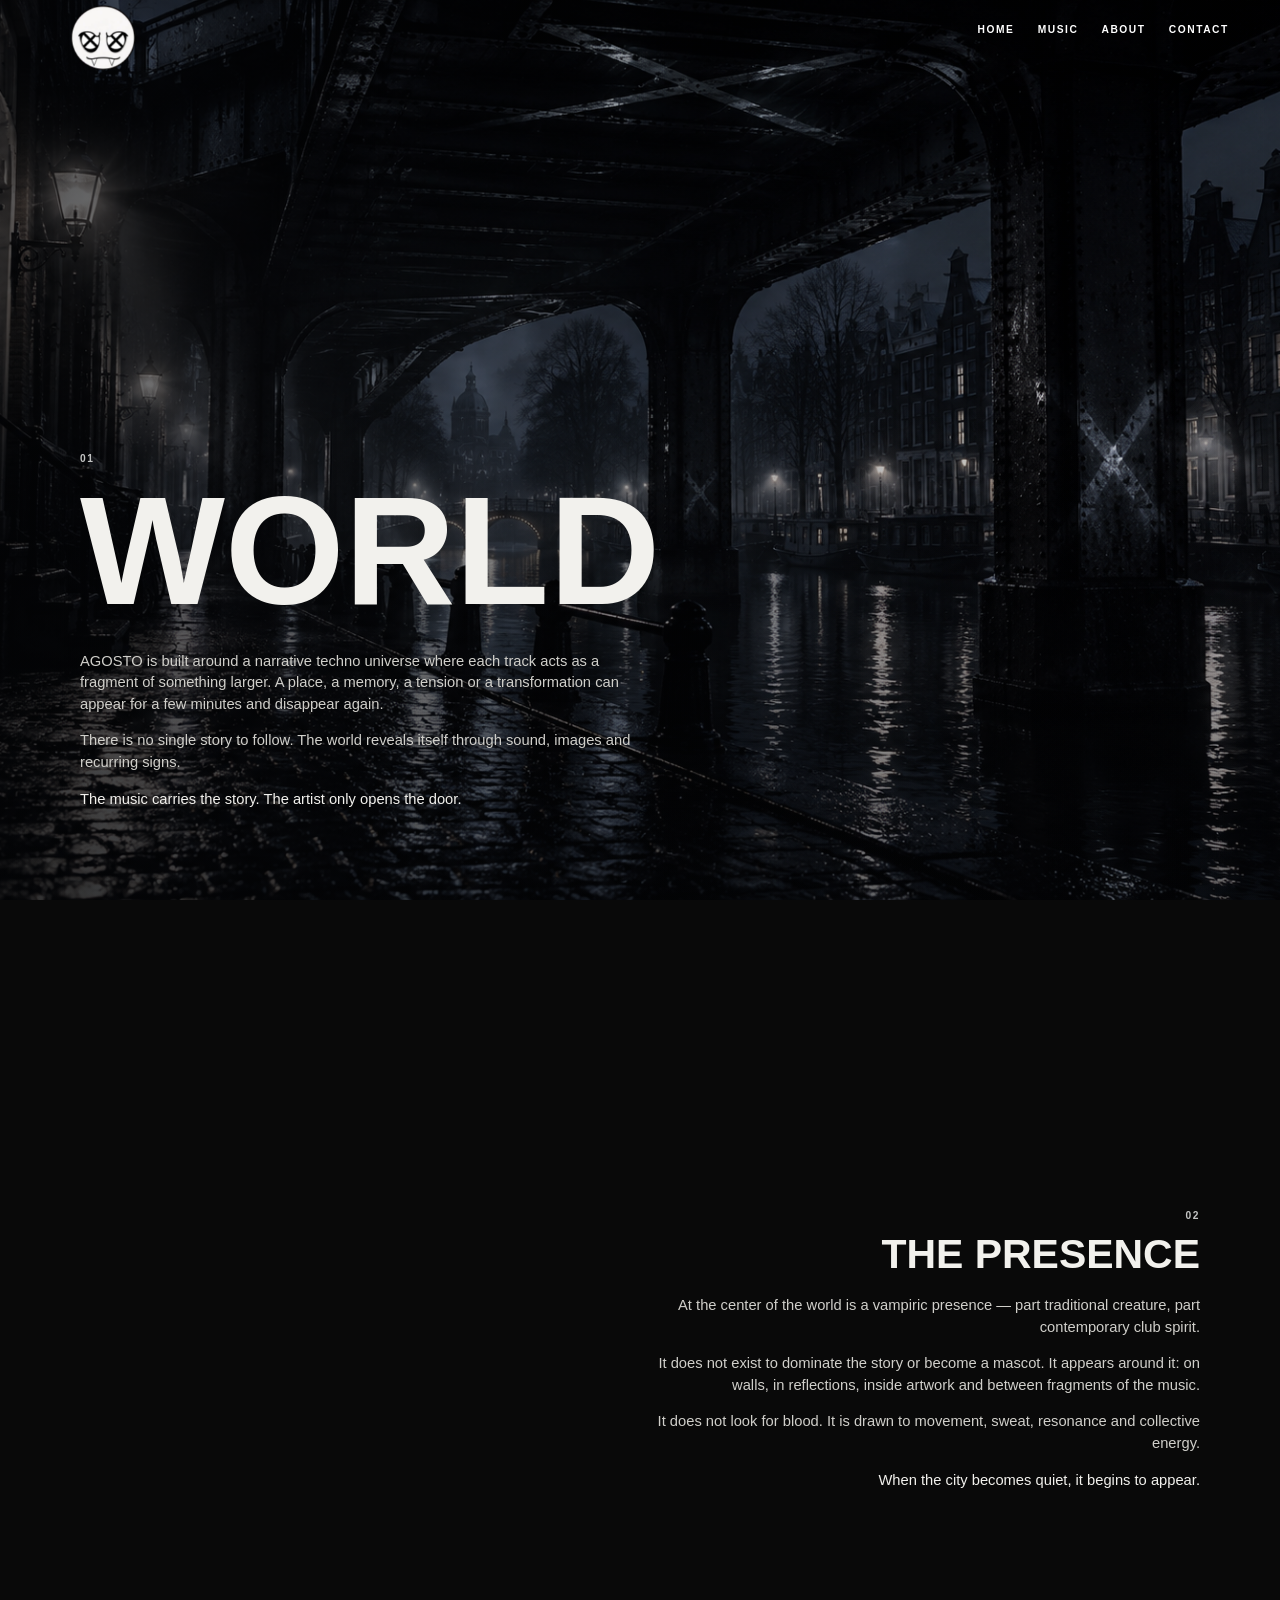
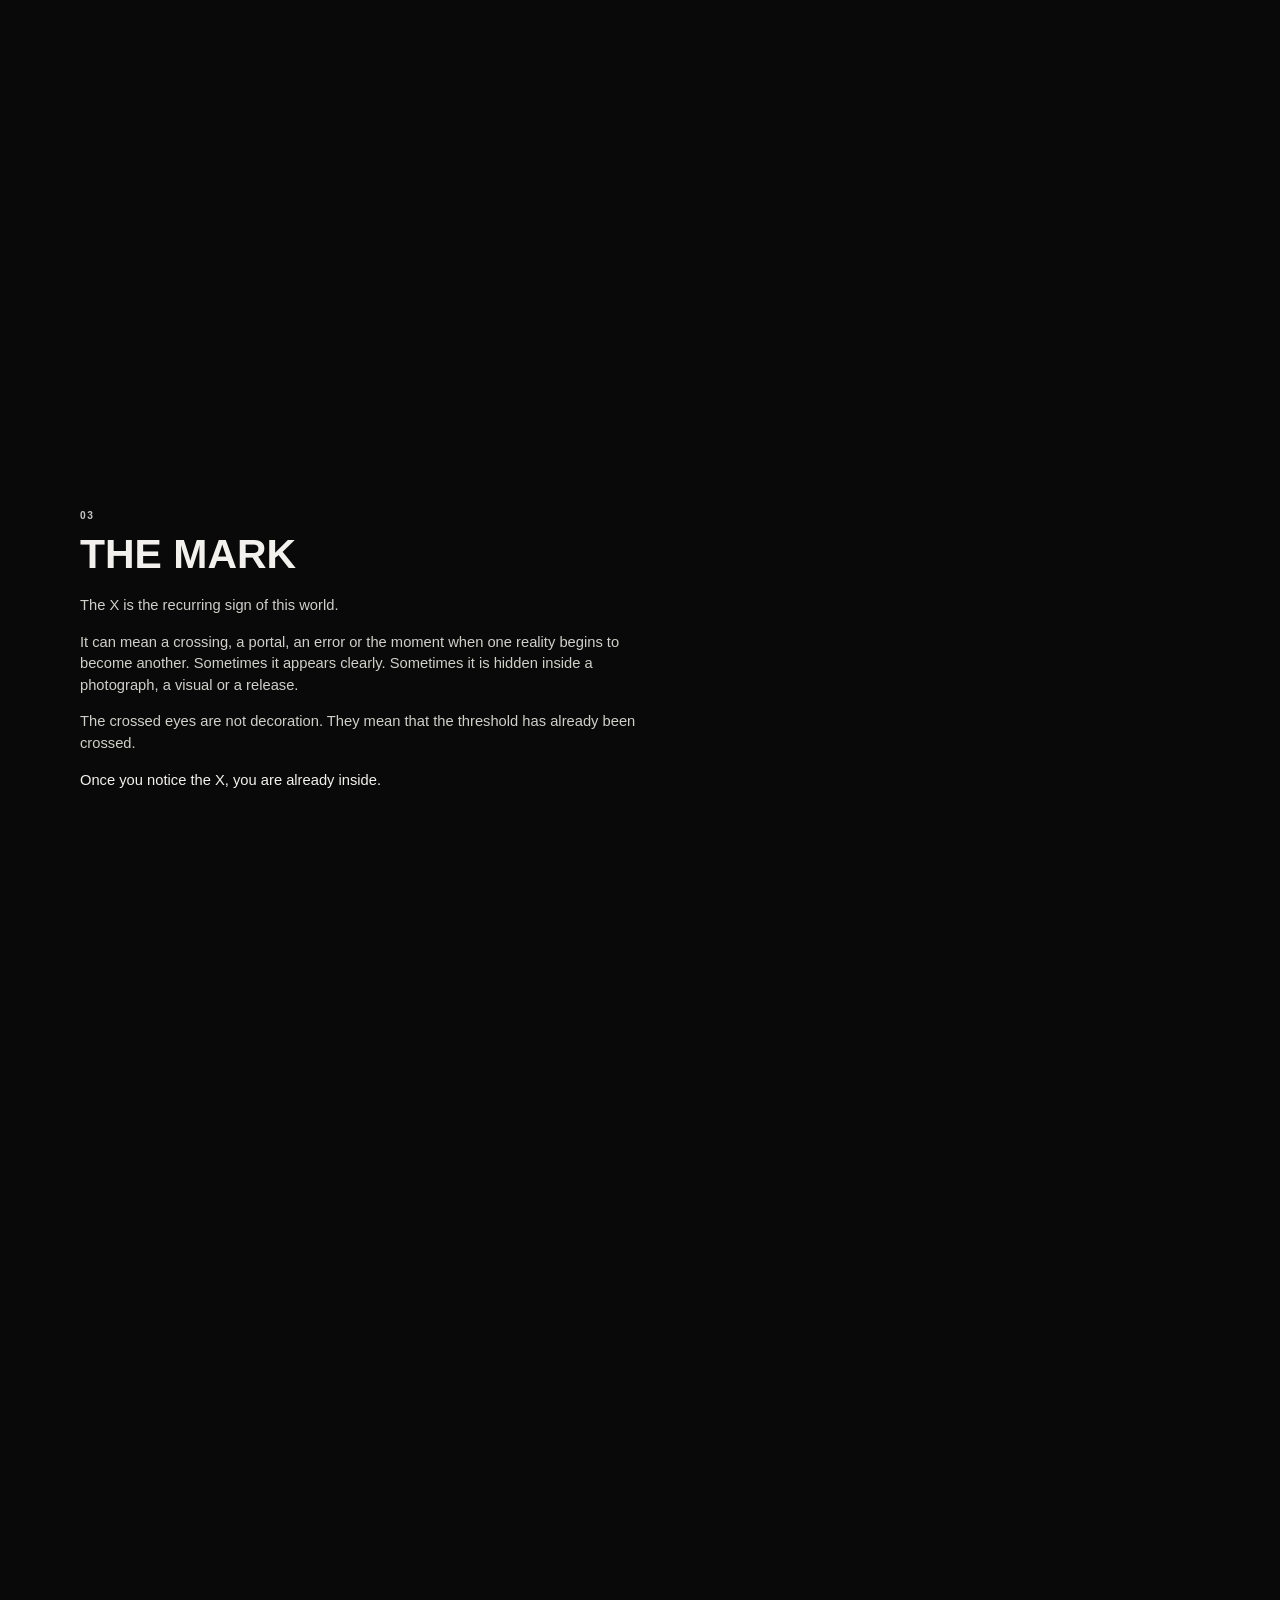
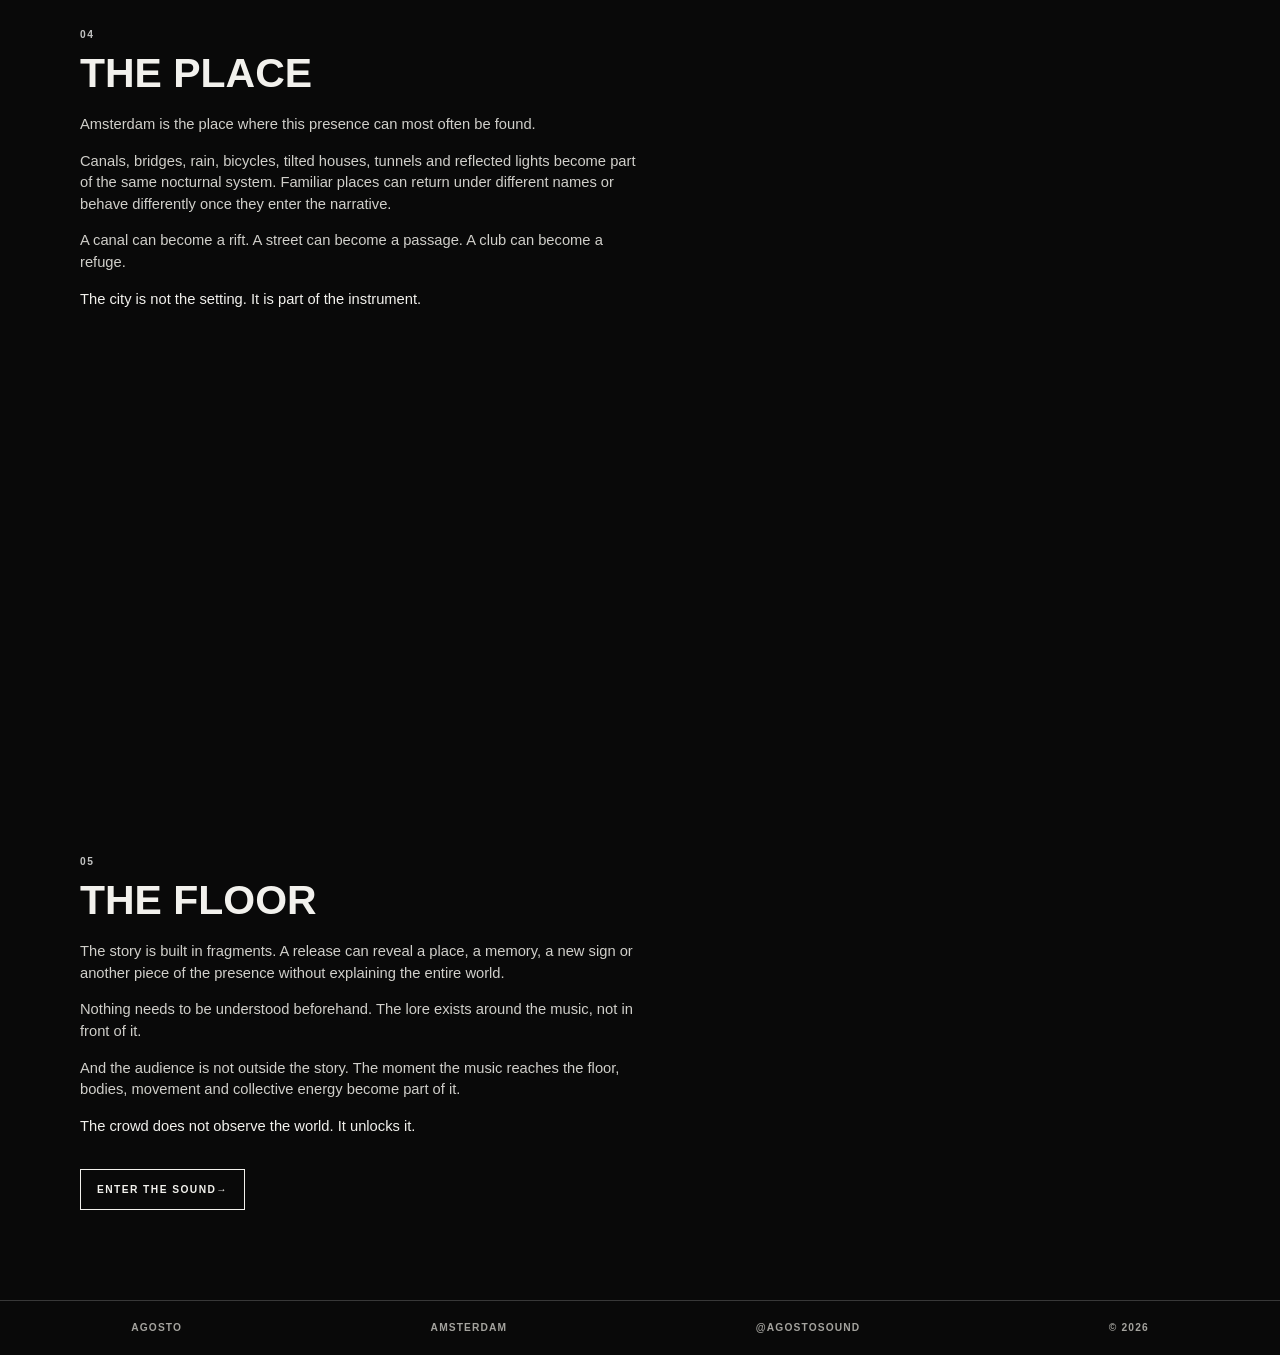
==== commit 70699162: "Add Mixcloud sets and Mixcloud playback to the player - Play Mixcloud mixes in the existing player b" ====
--- a/world.html
+++ b/world.html
@@ -13,7 +13,7 @@
     <meta property="og:image" content="https://agostosound.com/static/branding/og-image.png">
     <meta name="twitter:card" content="summary_large_image">
     <link rel="icon" href="./static/branding/favicon.png" type="image/png">
-    <link rel="stylesheet" href="./styles.css">
+    <link rel="stylesheet" href="./styles.css?v=3">
     <title>The World — AGOSTO</title>
   </head>
   <body class="world-page">
@@ -128,6 +128,6 @@
         <span>&copy; <span data-year></span></span>
       </div>
     </footer>
-    <script src="./script.js" defer></script>
+    <script src="./script.js?v=4" defer></script>
   </body>
 </html>
--- a/styles.css
+++ b/styles.css
@@ -93,7 +93,7 @@
 .archive-releases { margin-top: clamp(3.5rem, 6vw, 5.5rem); }
 .archive-heading { border-bottom: 1px solid var(--line); margin-bottom: 1.25rem; padding-bottom: .55rem; position: relative; }
 .archive-heading .eyebrow { margin: 0; }
-.archive-grid { display: grid; gap: clamp(1.5rem, 2vw, 2rem); grid-template-columns: repeat(4, minmax(0, 1fr)); margin-inline: calc(-1 * var(--gutter)); }
+.archive-grid { display: grid; gap: clamp(1.5rem, 2vw, 2rem); grid-template-columns: repeat(6, minmax(0, 1fr)); margin-inline: calc(-1 * var(--gutter)); }
 .archive-release { min-width: 0; }
 .archive-release-art { background: var(--surface); margin-inline: auto; overflow: hidden; width: 90%; }
 .archive-release-art img { aspect-ratio: 1; object-fit: cover; transition: transform 500ms ease; width: 100%; }
@@ -121,8 +121,8 @@
 .player-progress-knob { background: var(--paper); border-radius: 50%; height: .55rem; left: calc(var(--progress) * 100%); position: absolute; top: 50%; transform: translate(-50%, -50%); width: .55rem; }
 .player-source { color: var(--muted); font-size: .6rem; font-weight: 700; letter-spacing: .08em; text-transform: uppercase; white-space: nowrap; }
 .player-source:hover { color: var(--paper); }
-.soundcloud-frame { bottom: -2px; height: 1px; opacity: 0; pointer-events: none; position: fixed; right: -2px; width: 1px; }
-.soundcloud-frame iframe { border: 0; display: block; height: 1px; width: 1px; }
+.player-frame { bottom: -2px; height: 1px; opacity: 0; pointer-events: none; position: fixed; right: -2px; width: 1px; }
+.player-frame iframe { border: 0; display: block; height: 1px; width: 1px; }
 body.has-player { padding-bottom: 62px; }
 
 .about-section { background: var(--paper); color: var(--ink); isolation: isolate; overflow: clip; }
@@ -191,6 +191,10 @@
 [data-reveal] { opacity: 0; transform: translateY(16px); transition: opacity 600ms ease, transform 600ms ease; }
 [data-reveal].is-visible { opacity: 1; transform: translateY(0); }
 [data-world-reveal] { transition-duration: 900ms; }
+
+@media (max-width: 1100px) {
+  .archive-grid { grid-template-columns: repeat(3, minmax(0, 1fr)); }
+}
 
 @media (max-width: 720px) {
   body { font-size: 16px; }
@@ -240,8 +244,9 @@
   .world-scene--threshold h1 { font-size: clamp(4.5rem, 20vw, 7rem); }
   .world-scene__body { font-size: .94rem; line-height: 1.43; }
   .world-scene--presence .world-scene__copy { align-self: flex-end; padding-bottom: clamp(2.5rem, 9svh, 4.5rem); }
-  .world-stage__image--presence { object-position: 58% center; }
-  .world-stage__image--mark { object-position: 63% center; }
+  .world-stage__image--presence { object-position: 37.5% center; }
+  .world-stage__image--mark { object-position: 70% center; }
+  .world-stage__image--place { object-position: right center; }
   .world-stage__image--floor { object-position: 58% center; }
 }
 
